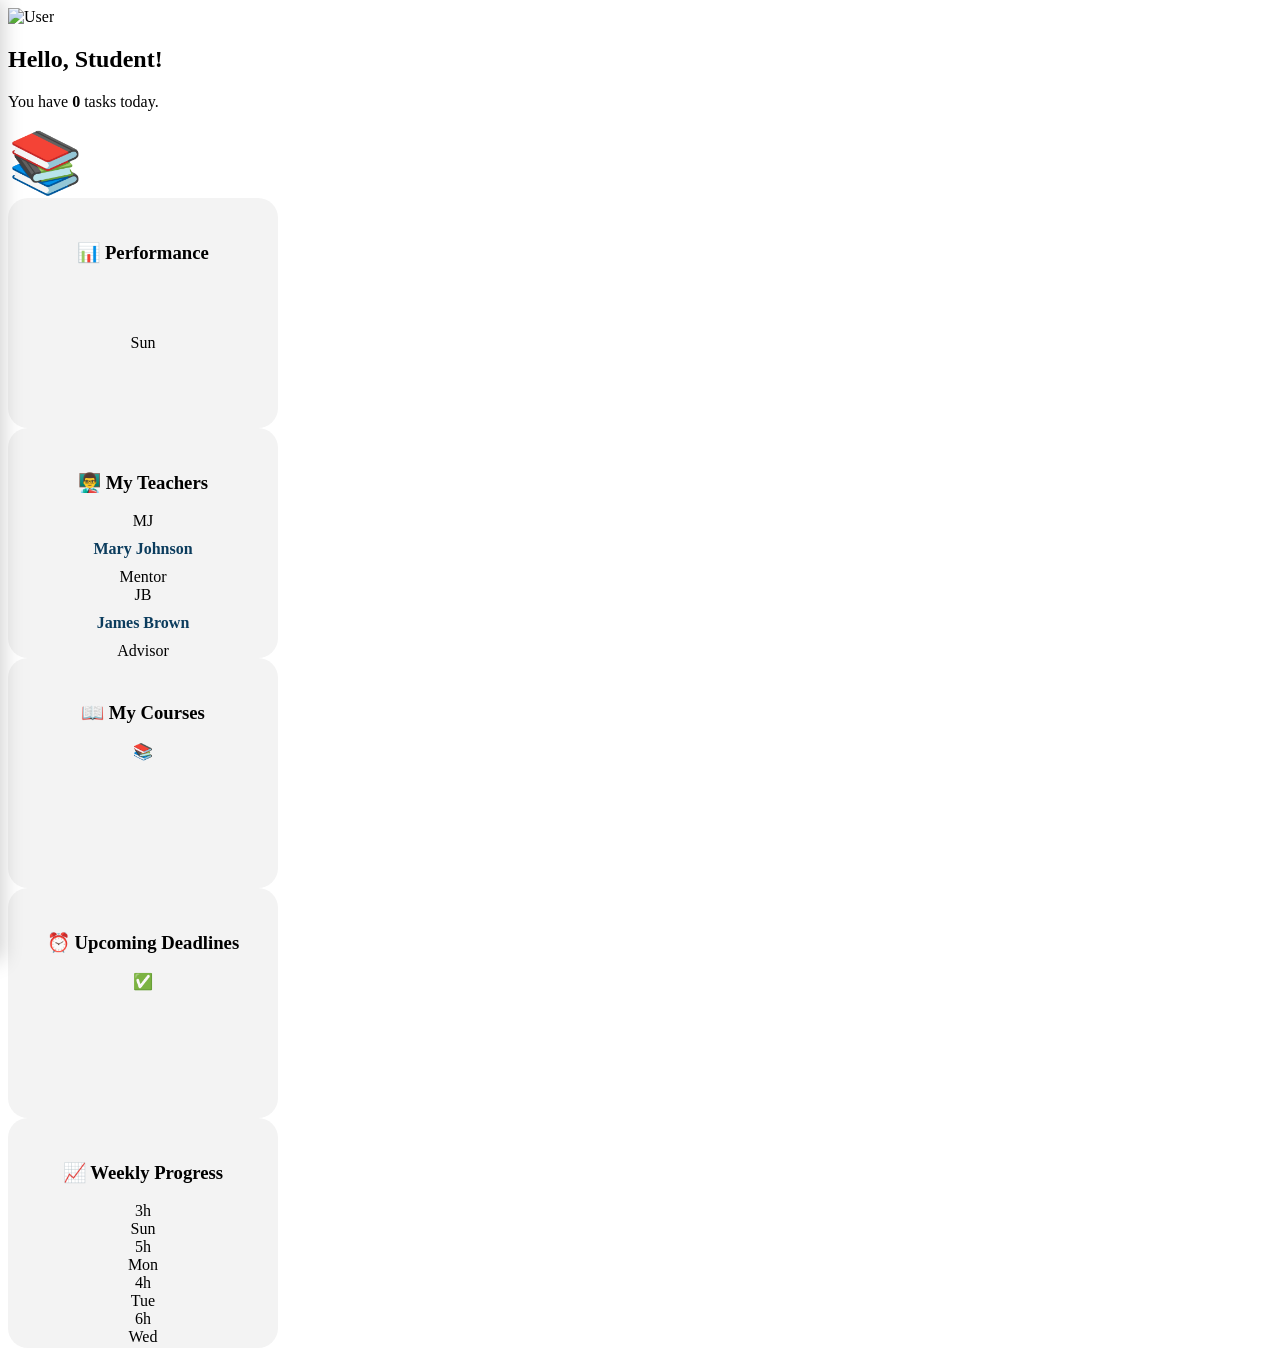
==== availability.html @ 48208990 "Add files via upload" ====
<!DOCTYPE html>
<html>
<head>
<meta charset="UTF-8">
<title>Dashboard</title>
<link rel="stylesheet" href="style.css">
</head>
<body onload="loadUserProfile()">

<div class="sidebar">
  <div class="brand-logo">
    <img src="dashboard-logo.png" class="brand-img" alt="Logo">
  </div>
  <a href="dashboard.html" class="active">Dashboard</a>
  <a href="courses.html">Courses</a>
  <a href="deadlines.html">Deadlines</a>
  <a href="availability.html">Availability</a>
  <a href="statistics.html">Statistics</a>
  <a href="index.html">Log out</a>
</div>

<div class="top-user">
  <span id="userNameDisplay"></span>
  <img id="userAvatar" class="user-avatar" src="female.png" alt="User">
</div>

<div class="main">
  <div class="welcome-card">
    <div>
      <h2 id="welcome-user">Hello!</h2>
      <p id="motivational-text">You have <strong id="taskCount">0</strong> tasks today.</p>
    </div>
    <div style="font-size: 60px;">📚</div>
  </div>

  <div class="dashboard-grid">
    <div class="card">
      <h3>📊 Performance</h3>
      <div class="performance-bars" id="performanceBars"></div>
    </div>

    <div class="card">
      <h3>👨‍🏫 My Teachers</h3>
      <div class="teacher-item">
        <div class="teacher-avatar">MJ</div>
        <div class="teacher-info">
          <h4>Mary Johnson</h4>
          <span>Mentor</span>
        </div>
      </div>
      <div class="teacher-item">
        <div class="teacher-avatar">JB</div>
        <div class="teacher-info">
          <h4>James Brown</h4>
          <span>Advisor</span>
        </div>
      </div>
    </div>
  </div>

  <div class="bottom-grid">
    <div class="card">
      <h3>📖 My Courses</h3>
      <div id="coursesList"></div>
    </div>

    <div class="card">
      <h3>⏰ Upcoming Deadlines</h3>
      <div id="deadlinesList"></div>
    </div>

    <div class="card">
      <h3>📈 Weekly Progress</h3>
      <div class="visit-circles" id="visitCircles"></div>
    </div>
  </div>
</div>

<script>
const courses = JSON.parse(localStorage.getItem("courses")) || [];
const deadlines = JSON.parse(localStorage.getItem("deadlines")) || [];
const stats = JSON.parse(localStorage.getItem("stats")) || [];

function renderCourses() {
  const container = document.getElementById("coursesList");
  if (!container) return;
  if (courses.length === 0) {
    container.innerHTML = `<div class="empty-state"><span>📚</span><p>No courses yet</p></div>`;
    return;
  }
  container.innerHTML = courses.map(c => `
    <div class="course-item">
      <span>${c.name}</span>
      <span class="hours">${c.hours}h</span>
    </div>
  `).join('');
}

function renderDeadlines() {
  const container = document.getElementById("deadlinesList");
  if (!container) return;
  if (deadlines.length === 0) {
    container.innerHTML = `<div class="empty-state"><span>✅</span><p>No deadlines</p></div>`;
    return;
  }
  const sorted = [...deadlines].sort((a, b) => new Date(a.date) - new Date(b.date)).slice(0, 3);
  container.innerHTML = sorted.map(d => {
    const today = new Date();
    today.setHours(0, 0, 0, 0);
    const due = new Date(d.date);
    const days = Math.ceil((due - today) / (1000 * 60 * 60 * 24));
    let urgencyClass = 'normal';
    if (days <= 3) urgencyClass = 'urgent';
    else if (days <= 7) urgencyClass = 'soon';
    return `
      <div class="deadline-item">
        <div class="deadline-info">
          <h4>${d.name}</h4>
          <span>${d.course}</span>
        </div>
        <span class="days-left ${urgencyClass}">${Math.max(days,0)}d</span>
      </div>`;
  }).join('');
  const taskCount = document.getElementById("taskCount");
  if (taskCount) taskCount.innerText = deadlines.length;
}

function renderPerformance() {
  const container = document.getElementById("performanceBars");
  if (!container) return;
  const data = stats.length ? stats : [
    {day: "Sun", hours: 3}, {day: "Mon", hours: 5}, {day: "Tue", hours: 4},
    {day: "Wed", hours: 6}, {day: "Thu", hours: 2}, {day: "Fri", hours: 7}, {day: "Sat", hours: 4}
  ];
  const maxHours = Math.max(...data.map(s => s.hours), 1);
  container.innerHTML = data.map(s => `
    <div class="bar-item">
      <div class="bar" style="height: ${(s.hours / maxHours) * 120}px"></div>
      <span class="bar-label">${s.day}</span>
    </div>
  `).join('');
}

function renderVisitCircles() {
  const container = document.getElementById("visitCircles");
  if (!container) return;
  const data = stats.length ? stats : [
    {day: "Sun", hours: 3}, {day: "Mon", hours: 5}, {day: "Tue", hours: 4},
    {day: "Wed", hours: 6}, {day: "Thu", hours: 2}, {day: "Fri", hours: 7}, {day: "Sat", hours: 4}
  ];
  const goal = 8;
  container.innerHTML = data.map(s => `
    <div>
      <div class="circle" style="--percent:${Math.min((s.hours/goal)*100,100)}%"><span>${s.hours}h</span></div>
      <div class="circle-label">${s.day}</div>
    </div>
  `).join('');
}

document.addEventListener('DOMContentLoaded', function() {
  renderCourses();
  renderDeadlines();
  renderPerformance();
  renderVisitCircles();
  const username = localStorage.getItem("loggedInUser") || "Student";
  const welcome = document.getElementById('welcome-user');
  if (welcome) welcome.textContent = `Hello, ${username}!`;
});
</script>
<script src="script.js"></script>
</body>
</html>
---- style.css ----
style-index.css
body {
    margin: 0;
    font-family: 'Poppins', sans-serif;
    background: linear-gradient(135deg,#f5f5f5,#ffffff);
    color: #333;
    overflow-x: hidden;
}
/* زر تسجيل الدخول */
.header-button button {
    background-color: #1e3f7f;
    color: #f5f5f5;
    padding: 12px 25px;
    border-radius: 20px;
    border: none;
    cursor: pointer;
}

@keyframes gradientBG {
    0% {background-position:0% 50%;}
    50% {background-position:100% 50%;}
    100% {background-position:0% 50%;}
}
.header-button button:hover {
    background-color:#6190E8;
}
.container {
    display: flex;
    min-height: 100vh;
}

/* Overlay */
.overlay {
    position: fixed;
    top: 0;
    left: 0;
    width: 100%;
    height: 100%;
    background: rgba(0,0,0,0.3);
    backdrop-filter: blur(5px);
    opacity: 0;
    visibility: hidden;
    transition: 0.3s;
    z-index: 1000;
}

.overlay.active {
    opacity: 1;
    visibility: visible;
}

/* Sidebar */
.sidebar {
    width: 250px;
    position: fixed;
    top: 0;
    left: -250px;
    height: 100%;
    background: linear-gradient(135deg,#ffffff,#e0e5f2);
    display: flex;
    flex-direction: column;
    align-items: center;
    padding-top: 60px;
    box-shadow: 2px 0 20px rgba(0,0,0,0.2);
    transition: left 0.3s ease;
    z-index: 1001;
}

/* Main */
.main {
    flex: 1;
    display: flex;
    flex-direction: column;
}

/* Header */
.header {
    display: flex;
    align-items: center;
    justify-content: space-between;
    padding: 0px 20px;
    height: 60px;
    background-color: #ffffff;
    box-shadow: 0 5px 15px rgba(0,0,0,0.1);
    
}

.header h1 {
    font-size: 30px;
    color: #1e3f7f;
    position:absolute;
    left:50%;
    transform: translateX(-50%);
    
}


.logo {
    width: 100px;
    margin-left: 10px;
}

.toggle-btn {
    font-size: 26px;
    background: none;
    border: none;
    cursor: pointer;
}

/* Hero */
.hero {
    flex: 1;
    text-align: center;
    padding: 50px;
    background: linear-gradient(120deg,#ff9f43,#ff6b6b,#1e3f7f);
    background-size: 400% 400%;
    animation: gradientBG 12s ease infinite;
    color: white;
}

.hero h2 {
    font-size: 40px;
}

.hero button {
    padding: 12px 25px;
    border-radius: 20px;
    border: none;
    cursor: pointer;
}

@keyframes gradientBG {
    0% {background-position:0% 50%;}
    50% {background-position:100% 50%;}
    100% {background-position:0% 50%;}
}

/* Cards */
.section {
    padding: 60px;
    text-align: center;
}

.cards {
    display: flex;
    gap: 20px;
    justify-content: center;
    flex-wrap: wrap;
}

.card {
    background: #f3f3f3;
    width: 220px;
    height: 180px;
    border-radius: 20px;
    text-align: center;
    padding: 25px;
    cursor: pointer;
    transition: 0.4s;
    position: relative;
    overflow: hidden;
}

/* الأيقونة */
.card i {
    font-size: 40px;
    color: #1e3f7f;
    margin-bottom: 15px;
}

/* العنوان */
.card h4 {
    margin: 10px 0;
    color: #0b3c5d;
    transition: 0.3s;
}
/* عند المرور */
.card:hover {
    background: #1e3f7f;
}

/* ✨ خلي الأيقونة تصير بيضاء */
.card:hover i {
    color: white;
}

/* النص مخفي */
.card p {
    opacity: 0;
    transform: translateY(20px);
    font-size: 20px;
    color: white;
    transition: 0.3s;
    position: absolute;
    bottom: 20px;
    left: 20px;
    right: 20px;
}

/* ✨ عند المرور */
.card:hover {
    transform: translateY(-10px);
    background: #1e3f7f;
}

/* إخفاء العنوان فقط */
.card:hover h4 {
    opacity: 0;
    transform: translateY(-20px);
}

/* إظهار النص */
.card:hover p {
    opacity: 1;
    transform: translateY(0);
}

/* Footer */
footer {
    background: #333;
    color: #fff;
    text-align: center;
    padding: 20px;
}
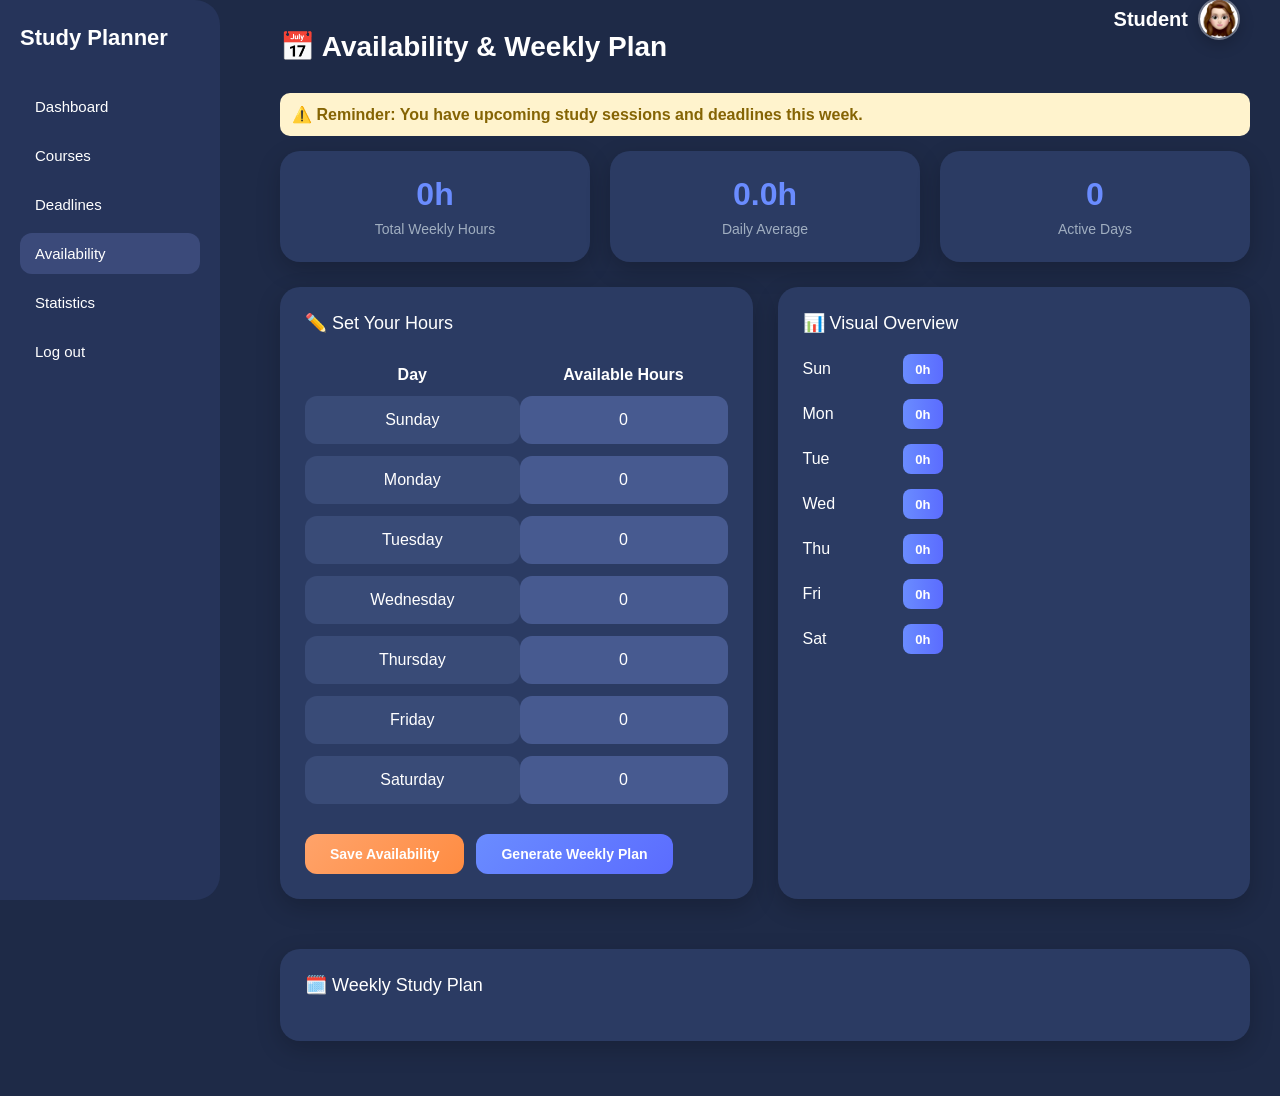
==== commit 246eb296: "Add files via upload" ====
--- a/availability.html
+++ b/availability.html
@@ -2,171 +2,89 @@
 <html>
 <head>
 <meta charset="UTF-8">
-<title>Dashboard</title>
+<title>Availability</title>
 <link rel="stylesheet" href="style.css">
 </head>
-<body onload="loadUserProfile()">
+
+<body onload="loadUserProfile(); initMergedAvailabilityPage();">
 
 <div class="sidebar">
-  <div class="brand-logo">
-    <img src="dashboard-logo.png" class="brand-img" alt="Logo">
-  </div>
-  <a href="dashboard.html" class="active">Dashboard</a>
+  <h2>Study Planner</h2>
+  <a href="dashboard.html">Dashboard</a>
   <a href="courses.html">Courses</a>
   <a href="deadlines.html">Deadlines</a>
-  <a href="availability.html">Availability</a>
+  <a href="availability.html" class="active">Availability</a>
   <a href="statistics.html">Statistics</a>
   <a href="index.html">Log out</a>
 </div>
 
-<div class="top-user">
-  <span id="userNameDisplay"></span>
-  <img id="userAvatar" class="user-avatar" src="female.png" alt="User">
-</div>
-
 <div class="main">
-  <div class="welcome-card">
-    <div>
-      <h2 id="welcome-user">Hello!</h2>
-      <p id="motivational-text">You have <strong id="taskCount">0</strong> tasks today.</p>
-    </div>
-    <div style="font-size: 60px;">📚</div>
+  <div class="top-user">
+    <span id="userNameDisplay"></span>
+    <img id="userAvatar" class="user-avatar" src="female.png" alt="User">
   </div>
 
-  <div class="dashboard-grid">
+  <h1>📅 Availability & Weekly Plan</h1>
+<div style="
+background:#fff3cd;
+padding:12px;
+border-radius:10px;
+margin-bottom:15px;
+color:#856404;
+font-weight:bold;
+">
+⚠️ Reminder: You have upcoming study sessions and deadlines this week.
+</div>
+  <div class="availability-stats">
+    <div class="stat-box">
+      <div class="number" id="totalHours">0h</div>
+      <div class="label">Total Weekly Hours</div>
+    </div>
+    <div class="stat-box">
+      <div class="number" id="avgHours">0h</div>
+      <div class="label">Daily Average</div>
+    </div>
+    <div class="stat-box">
+      <div class="number" id="activeDays">0</div>
+      <div class="label">Active Days</div>
+    </div>
+  </div>
+
+  <div class="availability-grid">
     <div class="card">
-      <h3>📊 Performance</h3>
-      <div class="performance-bars" id="performanceBars"></div>
+      <h3 class="section-title">✏️ Set Your Hours</h3>
+      <table id="availabilityTable">
+        <tr>
+          <th>Day</th>
+          <th>Available Hours</th>
+        </tr>
+        <tr><td>Sunday</td><td contenteditable="true">0</td></tr>
+        <tr><td>Monday</td><td contenteditable="true">0</td></tr>
+        <tr><td>Tuesday</td><td contenteditable="true">0</td></tr>
+        <tr><td>Wednesday</td><td contenteditable="true">0</td></tr>
+        <tr><td>Thursday</td><td contenteditable="true">0</td></tr>
+        <tr><td>Friday</td><td contenteditable="true">0</td></tr>
+        <tr><td>Saturday</td><td contenteditable="true">0</td></tr>
+      </table>
+
+      <div class="availability-actions">
+        <button id="saveAvailability">Save Availability</button>
+        <button id="generateWeeklyPlanBtn">Generate Weekly Plan</button>
+      </div>
     </div>
 
     <div class="card">
-      <h3>👨‍🏫 My Teachers</h3>
-      <div class="teacher-item">
-        <div class="teacher-avatar">MJ</div>
-        <div class="teacher-info">
-          <h4>Mary Johnson</h4>
-          <span>Mentor</span>
-        </div>
-      </div>
-      <div class="teacher-item">
-        <div class="teacher-avatar">JB</div>
-        <div class="teacher-info">
-          <h4>James Brown</h4>
-          <span>Advisor</span>
-        </div>
-      </div>
+      <h3 class="section-title">📊 Visual Overview</h3>
+      <div id="visualBars"></div>
     </div>
   </div>
 
-  <div class="bottom-grid">
-    <div class="card">
-      <h3>📖 My Courses</h3>
-      <div id="coursesList"></div>
-    </div>
-
-    <div class="card">
-      <h3>⏰ Upcoming Deadlines</h3>
-      <div id="deadlinesList"></div>
-    </div>
-
-    <div class="card">
-      <h3>📈 Weekly Progress</h3>
-      <div class="visit-circles" id="visitCircles"></div>
-    </div>
+  <div class="card" style="margin-top: 25px;">
+    <h3 class="section-title">🗓️ Weekly Study Plan</h3>
+    <div id="weeklyPlan"></div>
   </div>
 </div>
 
-<script>
-const courses = JSON.parse(localStorage.getItem("courses")) || [];
-const deadlines = JSON.parse(localStorage.getItem("deadlines")) || [];
-const stats = JSON.parse(localStorage.getItem("stats")) || [];
-
-function renderCourses() {
-  const container = document.getElementById("coursesList");
-  if (!container) return;
-  if (courses.length === 0) {
-    container.innerHTML = `<div class="empty-state"><span>📚</span><p>No courses yet</p></div>`;
-    return;
-  }
-  container.innerHTML = courses.map(c => `
-    <div class="course-item">
-      <span>${c.name}</span>
-      <span class="hours">${c.hours}h</span>
-    </div>
-  `).join('');
-}
-
-function renderDeadlines() {
-  const container = document.getElementById("deadlinesList");
-  if (!container) return;
-  if (deadlines.length === 0) {
-    container.innerHTML = `<div class="empty-state"><span>✅</span><p>No deadlines</p></div>`;
-    return;
-  }
-  const sorted = [...deadlines].sort((a, b) => new Date(a.date) - new Date(b.date)).slice(0, 3);
-  container.innerHTML = sorted.map(d => {
-    const today = new Date();
-    today.setHours(0, 0, 0, 0);
-    const due = new Date(d.date);
-    const days = Math.ceil((due - today) / (1000 * 60 * 60 * 24));
-    let urgencyClass = 'normal';
-    if (days <= 3) urgencyClass = 'urgent';
-    else if (days <= 7) urgencyClass = 'soon';
-    return `
-      <div class="deadline-item">
-        <div class="deadline-info">
-          <h4>${d.name}</h4>
-          <span>${d.course}</span>
-        </div>
-        <span class="days-left ${urgencyClass}">${Math.max(days,0)}d</span>
-      </div>`;
-  }).join('');
-  const taskCount = document.getElementById("taskCount");
-  if (taskCount) taskCount.innerText = deadlines.length;
-}
-
-function renderPerformance() {
-  const container = document.getElementById("performanceBars");
-  if (!container) return;
-  const data = stats.length ? stats : [
-    {day: "Sun", hours: 3}, {day: "Mon", hours: 5}, {day: "Tue", hours: 4},
-    {day: "Wed", hours: 6}, {day: "Thu", hours: 2}, {day: "Fri", hours: 7}, {day: "Sat", hours: 4}
-  ];
-  const maxHours = Math.max(...data.map(s => s.hours), 1);
-  container.innerHTML = data.map(s => `
-    <div class="bar-item">
-      <div class="bar" style="height: ${(s.hours / maxHours) * 120}px"></div>
-      <span class="bar-label">${s.day}</span>
-    </div>
-  `).join('');
-}
-
-function renderVisitCircles() {
-  const container = document.getElementById("visitCircles");
-  if (!container) return;
-  const data = stats.length ? stats : [
-    {day: "Sun", hours: 3}, {day: "Mon", hours: 5}, {day: "Tue", hours: 4},
-    {day: "Wed", hours: 6}, {day: "Thu", hours: 2}, {day: "Fri", hours: 7}, {day: "Sat", hours: 4}
-  ];
-  const goal = 8;
-  container.innerHTML = data.map(s => `
-    <div>
-      <div class="circle" style="--percent:${Math.min((s.hours/goal)*100,100)}%"><span>${s.hours}h</span></div>
-      <div class="circle-label">${s.day}</div>
-    </div>
-  `).join('');
-}
-
-document.addEventListener('DOMContentLoaded', function() {
-  renderCourses();
-  renderDeadlines();
-  renderPerformance();
-  renderVisitCircles();
-  const username = localStorage.getItem("loggedInUser") || "Student";
-  const welcome = document.getElementById('welcome-user');
-  if (welcome) welcome.textContent = `Hello, ${username}!`;
-});
-</script>
 <script src="script.js"></script>
 </body>
 </html>
--- a/style.css
+++ b/style.css
@@ -1,224 +1,1194 @@
-style-index.css
-body {
-    margin: 0;
-    font-family: 'Poppins', sans-serif;
-    background: linear-gradient(135deg,#f5f5f5,#ffffff);
-    color: #333;
-    overflow-x: hidden;
-}
-/* زر تسجيل الدخول */
-.header-button button {
-    background-color: #1e3f7f;
-    color: #f5f5f5;
-    padding: 12px 25px;
-    border-radius: 20px;
-    border: none;
-    cursor: pointer;
-}
-
-@keyframes gradientBG {
-    0% {background-position:0% 50%;}
-    50% {background-position:100% 50%;}
-    100% {background-position:0% 50%;}
-}
-.header-button button:hover {
-    background-color:#6190E8;
-}
-.container {
-    display: flex;
-    min-height: 100vh;
-}
-
-/* Overlay */
-.overlay {
-    position: fixed;
-    top: 0;
-    left: 0;
-    width: 100%;
-    height: 100%;
-    background: rgba(0,0,0,0.3);
-    backdrop-filter: blur(5px);
-    opacity: 0;
-    visibility: hidden;
-    transition: 0.3s;
-    z-index: 1000;
-}
-
-.overlay.active {
-    opacity: 1;
-    visibility: visible;
-}
-
-/* Sidebar */
-.sidebar {
-    width: 250px;
-    position: fixed;
-    top: 0;
-    left: -250px;
-    height: 100%;
-    background: linear-gradient(135deg,#ffffff,#e0e5f2);
-    display: flex;
-    flex-direction: column;
-    align-items: center;
-    padding-top: 60px;
-    box-shadow: 2px 0 20px rgba(0,0,0,0.2);
-    transition: left 0.3s ease;
-    z-index: 1001;
-}
-
-/* Main */
-.main {
-    flex: 1;
-    display: flex;
-    flex-direction: column;
-}
-
-/* Header */
-.header {
-    display: flex;
-    align-items: center;
-    justify-content: space-between;
-    padding: 0px 20px;
-    height: 60px;
-    background-color: #ffffff;
-    box-shadow: 0 5px 15px rgba(0,0,0,0.1);
-    
-}
-
-.header h1 {
-    font-size: 30px;
-    color: #1e3f7f;
-    position:absolute;
-    left:50%;
-    transform: translateX(-50%);
-    
-}
-
-
-.logo {
-    width: 100px;
-    margin-left: 10px;
-}
-
-.toggle-btn {
-    font-size: 26px;
-    background: none;
-    border: none;
-    cursor: pointer;
-}
-
-/* Hero */
-.hero {
-    flex: 1;
-    text-align: center;
-    padding: 50px;
-    background: linear-gradient(120deg,#ff9f43,#ff6b6b,#1e3f7f);
-    background-size: 400% 400%;
-    animation: gradientBG 12s ease infinite;
-    color: white;
-}
-
-.hero h2 {
-    font-size: 40px;
-}
-
-.hero button {
-    padding: 12px 25px;
-    border-radius: 20px;
-    border: none;
-    cursor: pointer;
-}
-
-@keyframes gradientBG {
-    0% {background-position:0% 50%;}
-    50% {background-position:100% 50%;}
-    100% {background-position:0% 50%;}
-}
-
-/* Cards */
-.section {
-    padding: 60px;
-    text-align: center;
-}
-
-.cards {
-    display: flex;
-    gap: 20px;
-    justify-content: center;
-    flex-wrap: wrap;
-}
-
-.card {
-    background: #f3f3f3;
-    width: 220px;
-    height: 180px;
-    border-radius: 20px;
-    text-align: center;
-    padding: 25px;
-    cursor: pointer;
-    transition: 0.4s;
-    position: relative;
-    overflow: hidden;
-}
-
-/* الأيقونة */
-.card i {
-    font-size: 40px;
-    color: #1e3f7f;
-    margin-bottom: 15px;
-}
-
-/* العنوان */
-.card h4 {
-    margin: 10px 0;
-    color: #0b3c5d;
-    transition: 0.3s;
-}
-/* عند المرور */
-.card:hover {
-    background: #1e3f7f;
-}
-
-/* ✨ خلي الأيقونة تصير بيضاء */
-.card:hover i {
-    color: white;
-}
-
-/* النص مخفي */
-.card p {
-    opacity: 0;
-    transform: translateY(20px);
-    font-size: 20px;
-    color: white;
-    transition: 0.3s;
-    position: absolute;
-    bottom: 20px;
-    left: 20px;
-    right: 20px;
-}
-
-/* ✨ عند المرور */
-.card:hover {
-    transform: translateY(-10px);
-    background: #1e3f7f;
-}
-
-/* إخفاء العنوان فقط */
-.card:hover h4 {
-    opacity: 0;
-    transform: translateY(-20px);
-}
-
-/* إظهار النص */
-.card:hover p {
-    opacity: 1;
-    transform: translateY(0);
-}
-
-/* Footer */
-footer {
-    background: #333;
-    color: #fff;
-    text-align: center;
-    padding: 20px;
-}+/* ===========================
+   RESET & BASE
+=========================== */
+* {
+  margin: 0;
+  padding: 0;
+  box-sizing: border-box;
+}
+
+body {
+  font-family: 'Poppins', sans-serif;
+  background: #1e2a47;
+  color: white;
+  min-height: 100vh;
+  overflow-x: hidden;
+}
+
+/* ===========================
+   SIDEBAR (Dashboard Pages)
+=========================== */
+.sidebar {
+  width: 220px;
+  background: #26345a;
+  padding: 25px 20px;
+  height: 100vh;
+  position: fixed;
+  top: 0;
+  left: 0;
+  border-top-right-radius: 25px;
+  border-bottom-right-radius: 25px;
+}
+
+.sidebar h2 {
+  margin-bottom: 35px;
+  font-size: 22px;
+  font-weight: 600;
+}
+
+.sidebar a {
+  display: block;
+  color: white;
+  text-decoration: none;
+  padding: 12px 15px;
+  margin: 8px 0;
+  border-radius: 12px;
+  transition: 0.3s;
+  font-size: 15px;
+}
+
+.sidebar a:hover,
+.sidebar a.active {
+  background: #3b4a7a;
+  font-weight: 500;
+}
+
+/* ===========================
+   MAIN CONTENT (Dashboard Pages)
+=========================== */
+.main {
+  margin-left: 250px;
+  padding: 30px;
+  min-height: 100vh;
+}
+
+.main h1 {
+  margin-bottom: 30px;
+  font-size: 28px;
+  font-weight: 600;
+}
+
+/* ===========================
+   CARDS (Dashboard Pages)
+=========================== */
+.card {
+  background: #2b3b63;
+  padding: 25px;
+  border-radius: 20px;
+  margin-bottom: 25px;
+  box-shadow: 0 8px 25px rgba(0, 0, 0, 0.2);
+}
+
+.card h3 {
+  margin-bottom: 20px;
+  font-size: 18px;
+  font-weight: 500;
+}
+
+/* ===========================
+   TABLES
+=========================== */
+table {
+  width: 100%;
+  border-collapse: separate;
+  border-spacing: 0 12px;
+}
+
+table thead th {
+  background: linear-gradient(135deg, #3b4a7a, #2b3b63);
+  padding: 15px 20px;
+  border-radius: 12px;
+  font-weight: 600;
+  text-align: center;
+}
+
+table tbody td {
+  background: #394b77;
+  padding: 15px 20px;
+  border-radius: 12px;
+  text-align: center;
+  transition: 0.3s;
+}
+
+table tbody tr:hover td {
+  background: #475a90;
+}
+
+table td[contenteditable="true"] {
+  background: #475a90;
+  cursor: text;
+}
+
+table td[contenteditable="true"]:focus {
+  outline: 2px solid #6a8cff;
+  background: #5a6a9a;
+}
+
+/* ===========================
+   BUTTONS (Dashboard Pages)
+=========================== */
+button {
+  padding: 12px 25px;
+  border: none;
+  border-radius: 12px;
+  cursor: pointer;
+  font-weight: bold;
+  font-size: 14px;
+  transition: 0.3s;
+}
+
+button:hover {
+  transform: scale(1.05);
+}
+
+button:not(.btn-edit):not(.btn-delete):not(.btn-secondary):not(.logout-btn):not(.toggle-btn) {
+  background: linear-gradient(135deg, #6a8cff, #5b6cff);
+  color: white;
+}
+
+.btn-edit {
+  background: #fbbf24;
+  color: #1e2a47;
+  padding: 8px 16px;
+  margin: 0 5px;
+  border-radius: 8px;
+}
+
+.btn-edit:hover { background: #f59e0b; }
+
+.btn-delete {
+  background: #f87171;
+  color: white;
+  padding: 8px 16px;
+  margin: 0 5px;
+  border-radius: 8px;
+}
+
+.btn-delete:hover { background: #ef4444; }
+
+#saveAvailability {
+  background: linear-gradient(135deg, #ffa36a, #ff8c42);
+  color: white;
+}
+
+#saveAvailability:hover {
+  background: linear-gradient(135deg, #ff8c42, #ff7a2e);
+}
+
+/* ===========================
+   INPUTS (Dashboard Pages)
+=========================== */
+input[type="text"],
+input[type="number"],
+input[type="date"],
+input[type="email"],
+input[type="password"] {
+  padding: 12px 20px;
+  border-radius: 12px;
+  border: none;
+  background: #394b77;
+  color: white;
+  font-size: 14px;
+  transition: 0.3s;
+}
+
+input::placeholder { color: #a0aec0; }
+
+input:focus {
+  outline: 2px solid #6a8cff;
+  background: #475a90;
+}
+
+/* ===========================
+   STATS CARDS
+=========================== */
+.stats-cards,
+.course-stats,
+.deadline-stats,
+.availability-stats {
+  display: flex;
+  gap: 20px;
+  margin-bottom: 25px;
+}
+
+.stat-box, .stat-card {
+  flex: 1;
+  background: #2b3b63;
+  padding: 25px;
+  border-radius: 20px;
+  text-align: center;
+  box-shadow: 0 8px 25px rgba(0, 0, 0, 0.2);
+}
+
+.stat-box .number, .stat-card .number {
+  font-size: 32px;
+  font-weight: bold;
+  color: #6a8cff;
+}
+
+.stat-box .label, .stat-card .label {
+  font-size: 14px;
+  color: #a0aec0;
+  margin-top: 8px;
+}
+
+.stat-box.urgent .number { color: #f87171; }
+.stat-box.soon .number   { color: #fbbf24; }
+.stat-box.normal .number { color: #4ade80; }
+
+/* ===========================
+   GRID LAYOUTS
+=========================== */
+.dashboard-grid {
+  display: grid;
+  grid-template-columns: 2fr 1fr;
+  gap: 25px;
+  margin-bottom: 25px;
+}
+
+.bottom-grid {
+  display: grid;
+  grid-template-columns: repeat(2, 1fr);
+  gap: 25px;
+}
+
+.forms-grid {
+  display: grid;
+  grid-template-columns: 1fr 1fr;
+  gap: 20px;
+  margin-bottom: 25px;
+}
+
+.availability-grid, .stats-container {
+  display: grid;
+  grid-template-columns: 1fr 1fr;
+  gap: 25px;
+  margin-bottom: 25px;
+}
+
+/* ===========================
+   FORM LAYOUTS
+=========================== */
+.add-form, .form-row {
+  display: flex;
+  gap: 15px;
+  align-items: center;
+  flex-wrap: wrap;
+  margin-bottom: 20px;
+}
+
+.add-form input, .form-row input {
+  flex: 1;
+  min-width: 150px;
+}
+
+.form-card {
+  background: #2b3b63;
+  padding: 25px;
+  border-radius: 20px;
+}
+
+.form-card h3 {
+  margin-bottom: 20px;
+  display: flex;
+  align-items: center;
+  gap: 10px;
+}
+
+/* ===========================
+   PRIORITY BADGES
+=========================== */
+.priority-high {
+  background: #f87171;
+  padding: 5px 12px;
+  border-radius: 20px;
+  font-size: 12px;
+  font-weight: bold;
+}
+
+.priority-medium {
+  background: #fbbf24;
+  color: #1e2a47;
+  padding: 5px 12px;
+  border-radius: 20px;
+  font-size: 12px;
+  font-weight: bold;
+}
+
+.priority-low {
+  background: #4ade80;
+  color: #1e2a47;
+  padding: 5px 12px;
+  border-radius: 20px;
+  font-size: 12px;
+  font-weight: bold;
+}
+
+/* ===========================
+   TYPE BADGES
+=========================== */
+.type-assignment {
+  background: #8b5cf6;
+  padding: 5px 12px;
+  border-radius: 20px;
+  font-size: 12px;
+}
+
+.type-exam {
+  background: #ec4899;
+  padding: 5px 12px;
+  border-radius: 20px;
+  font-size: 12px;
+}
+
+/* ===========================
+   HORIZONTAL BARS (Availability)
+=========================== */
+.day-bar, .bar-row {
+  display: flex;
+  align-items: center;
+  margin-bottom: 15px;
+}
+
+.day-bar .day-name, .bar-row .day-name {
+  width: 100px;
+  font-weight: 500;
+}
+
+.day-bar .bar, .bar-row .bar {
+  height: 30px;
+  background: linear-gradient(90deg, #6a8cff, #5b6cff);
+  border-radius: 8px;
+  display: flex;
+  align-items: center;
+  justify-content: flex-end;
+  padding-right: 12px;
+  color: white;
+  font-weight: bold;
+  font-size: 13px;
+  min-width: 40px;
+  transition: 0.3s;
+}
+
+.day-bar .bar:hover, .bar-row .bar:hover { transform: scaleX(1.02); }
+
+/* ===========================
+   VERTICAL BARS (Performance)
+=========================== */
+.performance-bars {
+  display: flex;
+  align-items: flex-end;
+  gap: 15px;
+  height: 150px;
+  padding-top: 20px;
+}
+
+.bar-item {
+  display: flex;
+  flex-direction: column;
+  align-items: center;
+  gap: 8px;
+}
+
+.bar-item .bar {
+  width: 35px;
+  background: linear-gradient(180deg, #6a8cff, #5b6cff);
+  border-radius: 8px 8px 0 0;
+  transition: 0.3s;
+}
+
+.bar-item .bar:hover {
+  transform: scaleY(1.05);
+  background: linear-gradient(180deg, #8ba4ff, #6a8cff);
+}
+
+.bar-label {
+  font-size: 11px;
+  color: #a0aec0;
+  text-align: center;
+}
+
+/* ===========================
+   TIME BLOCKS
+=========================== */
+.time-block {
+  display: inline-block;
+  width: 25px;
+  height: 25px;
+  background: linear-gradient(135deg, #6a8cff, #5b6cff);
+  border-radius: 5px;
+  margin: 2px;
+}
+
+/* ===========================
+   PROGRESS CIRCLES
+=========================== */
+.visit-circles {
+  display: flex;
+  gap: 15px;
+  flex-wrap: wrap;
+}
+
+.circle {
+  width: 70px;
+  height: 70px;
+  border-radius: 50%;
+  background: conic-gradient(#6a8cff var(--percent), #394b77 0);
+  display: flex;
+  align-items: center;
+  justify-content: center;
+  position: relative;
+}
+
+.circle::before {
+  content: '';
+  position: absolute;
+  width: 50px;
+  height: 50px;
+  background: #2b3b63;
+  border-radius: 50%;
+}
+
+.circle span {
+  position: relative;
+  z-index: 1;
+  font-size: 14px;
+  font-weight: bold;
+}
+
+.circle-label {
+  text-align: center;
+  font-size: 11px;
+  color: #a0aec0;
+  margin-top: 5px;
+}
+
+/* ===========================
+   LIST ITEMS
+=========================== */
+.course-item, .deadline-item, .teacher-item {
+  display: flex;
+  justify-content: space-between;
+  align-items: center;
+  padding: 15px;
+  background: #394b77;
+  border-radius: 12px;
+  margin-bottom: 10px;
+  transition: 0.3s;
+}
+
+.course-item:hover, .deadline-item:hover, .teacher-item:hover { background: #475a90; }
+
+.course-item .hours {
+  background: #6a8cff;
+  padding: 5px 12px;
+  border-radius: 20px;
+  font-size: 12px;
+  font-weight: bold;
+}
+
+.deadline-info h4, .teacher-info h4 {
+  font-size: 14px;
+  margin-bottom: 3px;
+}
+
+.deadline-info span, .teacher-info span {
+  font-size: 12px;
+  color: #a0aec0;
+}
+
+.days-left {
+  padding: 5px 12px;
+  border-radius: 20px;
+  font-size: 12px;
+  font-weight: bold;
+}
+
+.days-left.urgent { background: #f87171; }
+.days-left.soon   { background: #fbbf24; color: #1e2a47; }
+.days-left.normal { background: #4ade80; color: #1e2a47; }
+
+/* ===========================
+   TEACHER AVATAR
+=========================== */
+.teacher-avatar {
+  width: 40px;
+  height: 40px;
+  border-radius: 50%;
+  background: #6a8cff;
+  display: flex;
+  align-items: center;
+  justify-content: center;
+  font-weight: bold;
+}
+
+/* ===========================
+   WELCOME CARD
+=========================== */
+.welcome-card {
+  background: linear-gradient(135deg, #6a8cff, #5b6cff);
+
+  padding: 30px;
+  border-radius: 30px;
+  margin-bottom: 30px;
+  display: flex;
+  justify-content: space-between;
+  align-items: center;
+}
+
+.welcome-card h2 { font-size: 28px; margin-bottom: 8px; }
+.welcome-card p  { color: #e2e8f0; font-size: 16px; }
+
+/* ===========================
+   SECTION TITLE
+=========================== */
+.section-title {
+  margin-bottom: 20px;
+  font-size: 18px;
+  display: flex;
+  align-items: center;
+  gap: 10px;
+}
+
+/* ===========================
+   EMPTY STATE
+=========================== */
+.empty-state, #emptyMsg {
+  text-align: center;
+  padding: 40px;
+  color: #a0aec0;
+}
+
+.empty-state span, #emptyMsg span {
+  font-size: 50px;
+  display: block;
+  margin-bottom: 15px;
+}
+
+/* ===========================
+   STATUS COLORS
+=========================== */
+.status-completed { color: #4ade80; }
+.status-missed    { color: #f87171; }
+
+/* ===========================
+   LANDING PAGE (index.html)
+   Scoped under .landing-page
+=========================== */
+.landing-page {
+  background: linear-gradient(135deg, #f5f5f5, #ffffff);
+  color: #333;
+}
+
+.landing-page .container {
+  display: flex;
+  min-height: 100vh;
+}
+
+.landing-page .overlay {
+  position: fixed;
+  top: 0; left: 0;
+  width: 100%; height: 100%;
+  background: rgba(0, 0, 0, 0.3);
+  backdrop-filter: blur(5px);
+  opacity: 0;
+  visibility: hidden;
+  transition: 0.3s;
+  z-index: 1000;
+}
+
+.landing-page .overlay.active {
+  opacity: 1;
+  visibility: visible;
+}
+
+.landing-page .sidebar {
+  width: 250px;
+  position: fixed;
+  top: 0;
+  left: -250px;
+  height: 100%;
+  background: linear-gradient(135deg, #ffffff, #e0e5f2);
+  display: flex;
+  flex-direction: column;
+  align-items: center;
+  padding-top: 60px;
+  box-shadow: 2px 0 20px rgba(0, 0, 0, 0.2);
+  transition: left 0.3s ease;
+  z-index: 1001;
+  border-radius: 0;
+}
+
+.landing-page .main {
+  flex: 1;
+  display: flex;
+  flex-direction: column;
+  margin-left: 0;
+  padding: 0;
+  min-height: 100vh;
+}
+
+.landing-page .header {
+  display: flex;
+  align-items: center;
+  justify-content: space-between;
+  padding: 0 20px;
+  height: 60px;
+  background-color: #ffffff;
+  box-shadow: 0 5px 15px rgba(0, 0, 0, 0.1);
+}
+
+.landing-page .header h1 {
+  font-size: 30px;
+  color: #1e3f7f;
+  position: absolute;
+  left: 50%;
+  transform: translateX(-50%);
+  margin-bottom: 0;
+}
+
+.landing-page .logo {
+  width: 150px;
+  margin-left: 10px;
+}
+
+.landing-page .toggle-btn {
+  font-size: 26px;
+  background: none;
+  border: none;
+  cursor: pointer;
+  padding: 0;
+}
+
+.landing-page .toggle-btn:hover { transform: none; }
+
+.landing-page .header-button button {
+  background-color: #1e3f7f;
+  color: #f5f5f5;
+  padding: 12px 25px;
+  border-radius: 20px;
+}
+
+.landing-page .header-button button:hover {
+  background-color: #6190E8;
+  transform: none;
+}
+
+.landing-page .hero {
+  flex: 1;
+  text-align: center;
+  padding: 50px;
+  background: linear-gradient(120deg, #ff9f43, #ff6b6b, #1e3f7f);
+  background-size: 400% 400%;
+  animation: gradientBG 12s ease infinite;
+  color: white;
+}
+
+.landing-page .hero h2 { font-size: 40px; }
+
+.landing-page .hero button {
+  padding: 12px 25px;
+  border-radius: 20px;
+}
+
+@keyframes gradientBG {
+  0%   { background-position: 0% 50%; }
+  50%  { background-position: 100% 50%; }
+  100% { background-position: 0% 50%; }
+}
+
+.landing-page .section {
+  padding: 60px;
+  text-align: center;
+  color: #333;
+}
+
+.landing-page .cards {
+  display: flex;
+  gap: 20px;
+  justify-content: center;
+  flex-wrap: wrap;
+}
+
+.landing-page .card {
+  background: #f3f3f3;
+  width: 220px;
+  height: 180px;
+  border-radius: 20px;
+  text-align: center;
+  padding: 25px;
+  cursor: pointer;
+  transition: 0.4s;
+  position: relative;
+  overflow: hidden;
+  box-shadow: none;
+  margin-bottom: 0;
+  color: #333;
+}
+
+.landing-page .card i {
+  font-size: 40px;
+  color: #1e3f7f;
+  margin-bottom: 15px;
+}
+
+.landing-page .card h4 {
+  margin: 10px 0;
+  color: #0b3c5d;
+  transition: 0.3s;
+}
+
+.landing-page .card:hover {
+  background: #1e3f7f;
+  transform: translateY(-10px);
+}
+
+.landing-page .card:hover i { color: white; }
+
+.landing-page .card:hover h4 {
+  opacity: 0;
+  transform: translateY(-20px);
+}
+
+.landing-page .card p {
+  opacity: 0;
+  transform: translateY(20px);
+  font-size: 14px;
+  color: white;
+  transition: 0.3s;
+  position: absolute;
+  bottom: 20px;
+  left: 20px;
+  right: 20px;
+}
+
+.landing-page .card:hover p {
+  opacity: 1;
+  transform: translateY(0);
+}
+
+.landing-page footer {
+  background: #333;
+  color: #fff;
+  text-align: center;
+  padding: 20px;
+}
+
+.landing-page .logout-btn {
+  background: #1e3f7f;
+  color: white;
+  border-radius: 20px;
+  padding: 10px 20px;
+}
+
+.landing-page .logout-btn:hover {
+  background: #6190E8;
+  transform: none;
+}
+
+.landing-page .profile {
+  width: 80px;
+  border-radius: 50%;
+  margin-bottom: 20px;
+}
+
+/* ===========================
+   RESPONSIVE
+=========================== */
+@media (max-width: 1200px) {
+  .bottom-grid { grid-template-columns: 1fr 1fr; }
+}
+
+@media (max-width: 992px) {
+  .dashboard-grid,
+  .availability-grid,
+  .stats-container,
+  .forms-grid { grid-template-columns: 1fr; }
+  .bottom-grid { grid-template-columns: 1fr; }
+}
+
+@media (max-width: 768px) {
+  .sidebar {
+    width: 100%;
+    height: auto;
+    position: relative;
+    border-radius: 0;
+    padding: 15px;
+  }
+  .sidebar a { display: inline-block; margin: 5px; }
+  .main { margin-left: 0; padding: 20px; }
+  .stats-cards, .course-stats, .deadline-stats, .availability-stats { flex-direction: column; }
+  .add-form, .form-row { flex-direction: column; }
+  .add-form input, .form-row input { width: 100%; }
+}
+
+/*صفحه الي  ترحب */
+.success-page {
+  width:100%;
+  height:100vh;
+  display:flex;
+  flex-direction:column;
+  justify-content:center;
+  align-items:center;
+  background:linear-gradient(135deg,#e9f1ff,#cfe0ff);
+  text-align:center;
+}
+.success-page h1 {
+  color:#1e3f7f;
+  margin-bottom:20px;
+}
+.success-page p {
+  font-size:18px;
+  color:#333;
+}
+
+
+
+.top-user {
+  position: absolute;
+  top: 25px;
+  right: 30px;
+  display: flex;
+  align-items: center;
+  gap: 12px;
+  z-index: 10;
+}
+
+.top-user .user-name {
+  font-size: 18px;
+  font-weight: 600;
+  color: #ffffff;
+}
+
+.user-avatar {
+  width: 45px;
+  height: 45px;
+  border-radius: 50%;
+  object-fit: cover;
+  border: 3px solid #6a8cff;
+  box-shadow: 0 4px 12px rgba(0,0,0,0.2);
+}
+.brand-logo {
+  width: 180px;
+  display: flex;
+  justify-content: center;
+  margin-bottom: 25px;
+}
+
+.brand-img {
+  width: 100%;
+  object-fit: contain;
+}
+
+.top-user {
+  position: absolute;
+  top: -2px;
+  right: 40px;
+  display: flex;
+  align-items: center;
+  gap: 12px;
+  z-index: 10;
+}
+
+#userNameDisplay {
+  font-size: 20px;
+  font-weight: 600;
+  color: white;
+}
+
+.user-avatar {
+  width: 50px;
+  height: 50px;
+  border-radius: 50%;
+  object-fit: cover;
+  border: 3px solid #6a8cff;
+  box-shadow: 0 5px 15px rgba(0,0,0,0.2);
+}
+
+
+
+
+/* ===========================
+   WEEKLY PLAN PAGE
+=========================== */
+.brand-logo {
+  display: flex;
+  justify-content: center;
+  margin-bottom: 18px;
+}
+
+.brand-img {
+  width: 72px;
+  height: 72px;
+  object-fit: contain;
+}
+
+.top-user {
+  display: flex;
+  justify-content: flex-end;
+  align-items: center;
+  gap: 10px;
+  margin-bottom: 18px;
+}
+
+.user-avatar {
+  width: 42px;
+  height: 42px;
+  border-radius: 50%;
+  object-fit: cover;
+  border: 2px solid rgba(255,255,255,0.35);
+}
+
+.welcome-card {
+  background: linear-gradient(135deg, #314777, #405890);
+  padding: 24px 28px;
+  border-radius: 22px;
+  display: flex;
+  justify-content: space-between;
+  align-items: center;
+  margin-bottom: 25px;
+  box-shadow: 0 8px 25px rgba(0, 0, 0, 0.2);
+}
+
+.empty-state {
+  text-align: center;
+  color: #c7d2fe;
+  padding: 20px 10px;
+}
+
+.weekly-hero {
+  display: flex;
+  justify-content: space-between;
+  align-items: center;
+  gap: 20px;
+}
+
+.primary-btn {
+  white-space: nowrap;
+}
+
+.plan-summary-grid {
+  display: grid;
+  grid-template-columns: repeat(2, 1fr);
+  gap: 20px;
+  margin: 25px 0;
+}
+
+.weekly-plan-grid {
+  display: grid;
+  grid-template-columns: repeat(2, 1fr);
+  gap: 20px;
+}
+
+.plan-card {
+  background: #2b3b63;
+  padding: 20px;
+  border-radius: 18px;
+  box-shadow: 0 8px 25px rgba(0, 0, 0, 0.18);
+}
+
+.plan-card-header {
+  display: flex;
+  justify-content: space-between;
+  align-items: center;
+  margin-bottom: 14px;
+}
+
+.plan-card-header h3 {
+  margin: 0;
+}
+
+.plan-card-header span {
+  font-size: 12px;
+  color: #c7d2fe;
+  background: #394b77;
+  padding: 6px 10px;
+  border-radius: 999px;
+}
+
+.plan-session {
+  display: flex;
+  justify-content: space-between;
+  align-items: center;
+  background: #394b77;
+  border-radius: 14px;
+  padding: 14px 16px;
+  margin-bottom: 10px;
+}
+
+.plan-session p {
+  margin-top: 4px;
+  font-size: 12px;
+  color: #c7d2fe;
+}
+
+.plan-session span {
+  background: #6a8cff;
+  padding: 6px 10px;
+  border-radius: 999px;
+  font-size: 12px;
+  font-weight: 600;
+}
+
+.plan-empty,
+.plan-free {
+  color: #c7d2fe;
+  background: #394b77;
+  border-radius: 14px;
+  padding: 14px 16px;
+}
+
+.plan-day-block {
+  margin-bottom: 14px;
+}
+
+.plan-day-block h4 {
+  margin-bottom: 8px;
+}
+
+.plan-inline-list {
+  list-style: none;
+  padding: 0;
+}
+
+.plan-inline-list li {
+  background: #394b77;
+  border-radius: 10px;
+  padding: 10px 12px;
+  margin-bottom: 8px;
+}
+
+@media (max-width: 1100px) {
+  .dashboard-grid,
+  .bottom-grid,
+  .weekly-plan-grid,
+  .plan-summary-grid {
+    grid-template-columns: 1fr;
+  }
+
+  .weekly-hero {
+    flex-direction: column;
+    align-items: flex-start;
+  }
+}
+
+
+/* ===== Availability + Weekly Plan merged page ===== */
+.availability-actions {
+  display: flex;
+  gap: 12px;
+  margin-top: 18px;
+  flex-wrap: wrap;
+}
+
+#weeklyPlan {
+  display: grid;
+  grid-template-columns: repeat(2, minmax(260px, 1fr));
+  gap: 20px;
+  margin-top: 10px;
+}
+
+.plan-day-card {
+  background: #394b77;
+  border-radius: 18px;
+  padding: 18px;
+}
+
+.plan-day-header {
+  display: flex;
+  justify-content: space-between;
+  align-items: center;
+  margin-bottom: 14px;
+}
+
+.plan-day-header h4 {
+  margin: 0;
+  font-size: 22px;
+}
+
+.plan-session-badge {
+  background: #8db8ff;
+  color: white;
+  padding: 6px 12px;
+  border-radius: 20px;
+  font-size: 13px;
+}
+
+.plan-session-list {
+  display: flex;
+  flex-direction: column;
+  gap: 12px;
+}
+
+.plan-session-item {
+  background: #5877b8;
+  border-radius: 16px;
+  padding: 14px 16px;
+  display: flex;
+  justify-content: space-between;
+  align-items: center;
+}
+
+.plan-session-item small {
+  opacity: 0.9;
+}
+
+.plan-hour-pill {
+  background: #7ec7ff;
+  color: white;
+  padding: 6px 10px;
+  border-radius: 16px;
+  min-width: 42px;
+  text-align: center;
+  font-weight: 600;
+}
+
+@media (max-width: 900px) {
+  #weeklyPlan {
+    grid-template-columns: 1fr;
+  }
+}
+
+
+
+.task-check-item {
+  display: flex;
+  align-items: flex-start;
+  gap: 10px;
+  width: 100%;
+  cursor: pointer;
+}
+
+.task-checkbox {
+  margin-top: 2px;
+  width: 18px;
+  height: 18px;
+  flex-shrink: 0;
+}
+
+.task-check-text {
+  display: flex;
+  flex-direction: column;
+  gap: 2px;
+  min-width: 0;
+}
+
+.task-check-main {
+  font-weight: 600;
+}
+
+.task-check-sub {
+  opacity: 0.75;
+}
+
+.task-check-item.is-complete .task-check-main,
+.task-check-item.is-complete .task-check-sub {
+  text-decoration: line-through;
+  opacity: 0.65;
+}
+
+.plan-session .task-check-item,
+.plan-session-item .task-check-item,
+.plan-inline-list li .task-check-item {
+  width: 100%;
+}
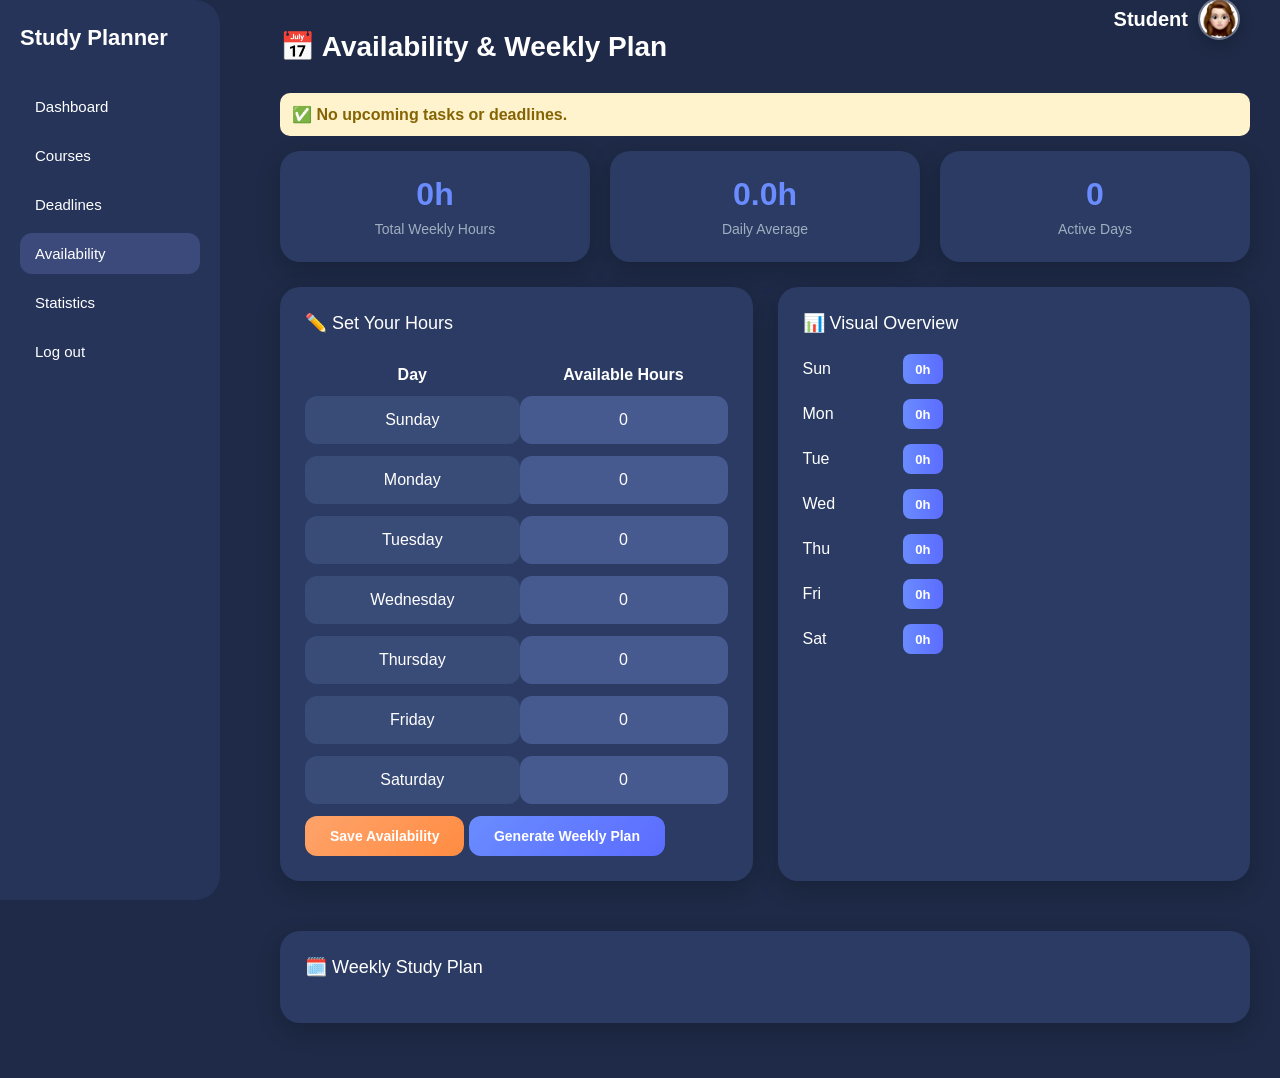
==== commit 061d1f0a: "Add files via upload" ====
--- a/availability.html
+++ b/availability.html
@@ -25,7 +25,7 @@
   </div>
 
   <h1>📅 Availability & Weekly Plan</h1>
-<div style="
+<div id="upcomingReminder" style="
 background:#fff3cd;
 padding:12px;
 border-radius:10px;
@@ -33,7 +33,7 @@
 color:#856404;
 font-weight:bold;
 ">
-⚠️ Reminder: You have upcoming study sessions and deadlines this week.
+⚠️ Reminder: Loading upcoming tasks...
 </div>
   <div class="availability-stats">
     <div class="stat-box">
--- a/style.css
+++ b/style.css
@@ -1073,122 +1073,120 @@
 }
 
 
-/* ===== Availability + Weekly Plan merged page ===== */
-.availability-actions {
-  display: flex;
-  gap: 12px;
-  margin-top: 18px;
-  flex-wrap: wrap;
-}
-
-#weeklyPlan {
+.toast {
+ position: fixed;
+ top: 20px;
+ right: 20px;
+ padding: 14px 22px;
+ border-radius: 12px;
+ color: white;
+ font-weight: 600;
+ z-index: 9999;
+ opacity: 0;
+ transform: translateY(-20px);
+ transition: all 0.3s ease;
+ box-shadow: 0 8px 20px rgba(0,0,0,0.25);
+}
+
+.toast.show {
+ opacity: 1;
+ transform: translateY(0);
+}
+
+.toast.success {
+ background: #22c55e;
+}
+
+.toast.error {
+ background: #ef4444;
+}
+
+
+
+select {
+ padding: 12px 20px;
+ border-radius: 12px;
+ border: none;
+ background: #394b77;
+ color: white;
+ font-size: 14px;
+}
+
+select:focus {
+ outline: 2px solid #6a8cff;
+ background: #475a90;
+}
+
+
+
+.weekly-plan-grid {
   display: grid;
-  grid-template-columns: repeat(2, minmax(260px, 1fr));
-  gap: 20px;
+  grid-template-columns: repeat(auto-fit, minmax(250px, 1fr));
+  gap: 15px;
+  margin-top: 20px;
+}
+
+.plan-card {
+  background: white;
+  padding: 15px;
+  border-radius: 12px;
+  box-shadow: 0 4px 10px rgba(0,0,0,0.08);
+}
+
+.plan-item {
+  display: flex;
+  justify-content: space-between;
   margin-top: 10px;
-}
-
-.plan-day-card {
-  background: #394b77;
-  border-radius: 18px;
-  padding: 18px;
-}
-
-.plan-day-header {
-  display: flex;
-  justify-content: space-between;
-  align-items: center;
-  margin-bottom: 14px;
-}
-
-.plan-day-header h4 {
-  margin: 0;
-  font-size: 22px;
-}
-
-.plan-session-badge {
-  background: #8db8ff;
+  padding: 8px;
+  border-left: 4px solid #4f46e5;
+  background: #f9fafb;
+  border-radius: 8px;
+}
+
+.priority.high {
+  color: red;
+  font-weight: bold;
+}
+
+.priority.medium {
+  color: orange;
+  font-weight: bold;
+}
+
+.priority.low {
+  color: green;
+  font-weight: bold;
+}
+
+
+
+
+.week-table {
+  width: 100%;
+  border-collapse: collapse;
+  margin-top: 20px;
+  background: white;
+  border-radius: 12px;
+  overflow: hidden;
+}
+
+.week-table th {
+  background: #4f46e5;
   color: white;
-  padding: 6px 12px;
-  border-radius: 20px;
-  font-size: 13px;
-}
-
-.plan-session-list {
-  display: flex;
-  flex-direction: column;
-  gap: 12px;
-}
-
-.plan-session-item {
-  background: #5877b8;
-  border-radius: 16px;
-  padding: 14px 16px;
-  display: flex;
-  justify-content: space-between;
-  align-items: center;
-}
-
-.plan-session-item small {
-  opacity: 0.9;
-}
-
-.plan-hour-pill {
-  background: #7ec7ff;
-  color: white;
-  padding: 6px 10px;
-  border-radius: 16px;
-  min-width: 42px;
-  text-align: center;
-  font-weight: 600;
-}
-
-@media (max-width: 900px) {
-  #weeklyPlan {
-    grid-template-columns: 1fr;
-  }
-}
-
-
-
-.task-check-item {
-  display: flex;
-  align-items: flex-start;
-  gap: 10px;
-  width: 100%;
-  cursor: pointer;
-}
-
-.task-checkbox {
-  margin-top: 2px;
-  width: 18px;
-  height: 18px;
-  flex-shrink: 0;
-}
-
-.task-check-text {
-  display: flex;
-  flex-direction: column;
-  gap: 2px;
-  min-width: 0;
-}
-
-.task-check-main {
-  font-weight: 600;
-}
-
-.task-check-sub {
-  opacity: 0.75;
-}
-
-.task-check-item.is-complete .task-check-main,
-.task-check-item.is-complete .task-check-sub {
-  text-decoration: line-through;
-  opacity: 0.65;
-}
-
-.plan-session .task-check-item,
-.plan-session-item .task-check-item,
-.plan-inline-list li .task-check-item {
-  width: 100%;
-}
+  padding: 12px;
+  font-size: 14px;
+}
+
+.week-table td {
+  border: 1px solid #eee;
+  height: 80px;
+  vertical-align: top;
+  padding: 5px;
+}
+
+.task-box {
+  background: #f3f4f6;
+  padding: 8px;
+  border-radius: 8px;
+  font-size: 12px;
+}
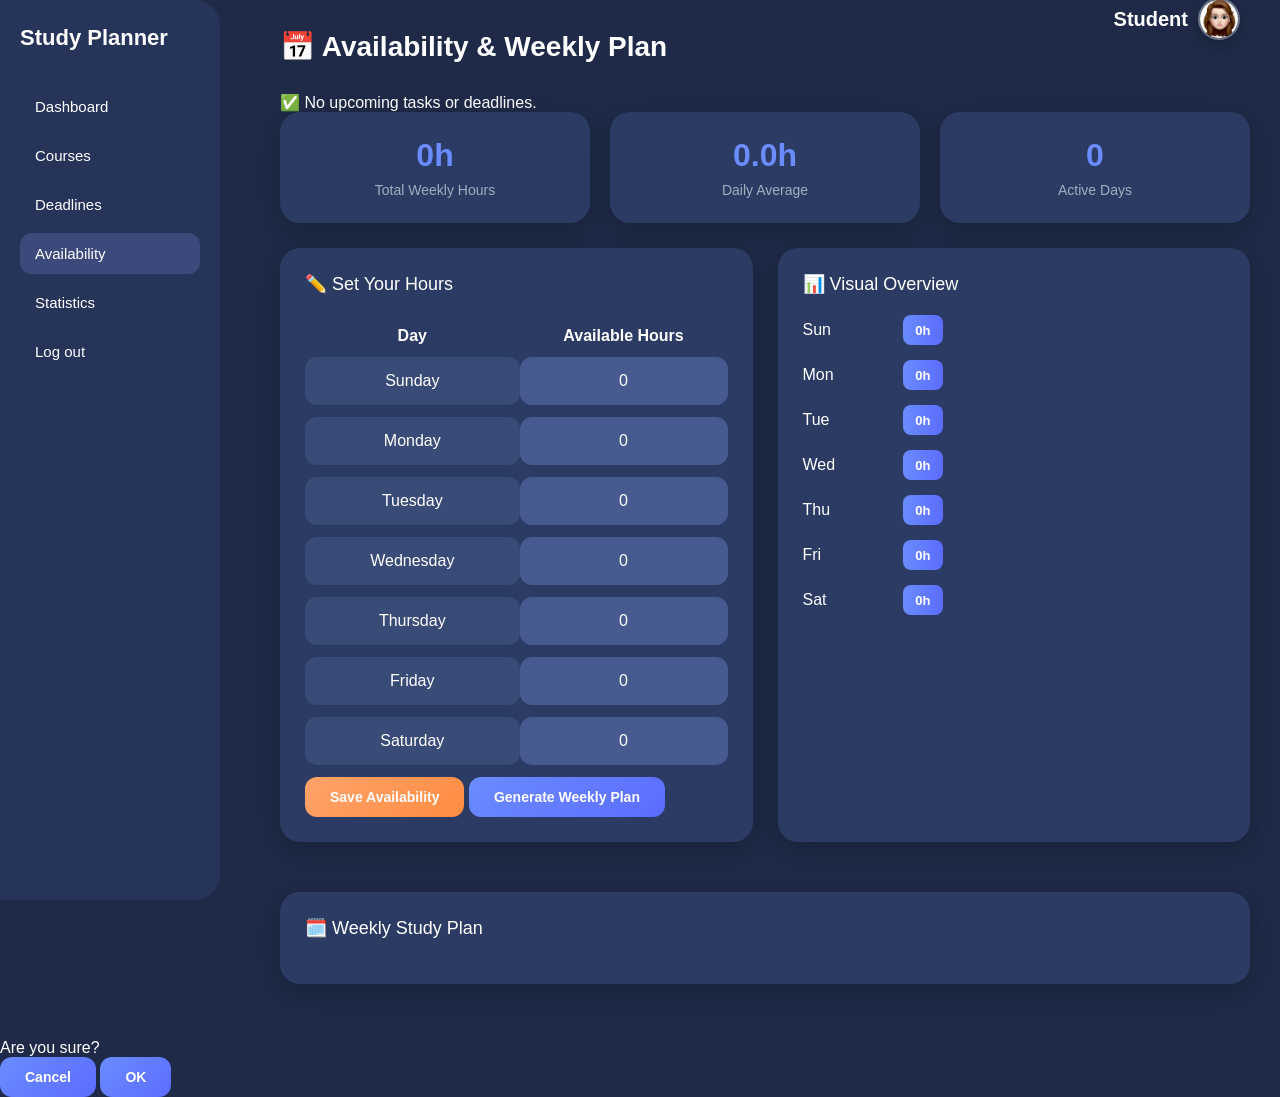
==== commit bd37847f: "Update availability.html" ====
--- a/availability.html
+++ b/availability.html
@@ -1,5 +1,5 @@
 <!DOCTYPE html>
-<html>
+<html lang="en">
 <head>
 <meta charset="UTF-8">
 <title>Availability</title>
@@ -25,14 +25,8 @@
   </div>
 
   <h1>📅 Availability & Weekly Plan</h1>
-<div id="upcomingReminder" style="
-background:#fff3cd;
-padding:12px;
-border-radius:10px;
-margin-bottom:15px;
-color:#856404;
-font-weight:bold;
-">
+<div id="upcomingReminder">
+
 ⚠️ Reminder: Loading upcoming tasks...
 </div>
   <div class="availability-stats">
@@ -79,12 +73,22 @@
     </div>
   </div>
 
-  <div class="card" style="margin-top: 25px;">
+<div class="card" id="weeklyPlanCard">
     <h3 class="section-title">🗓️ Weekly Study Plan</h3>
     <div id="weeklyPlan"></div>
   </div>
 </div>
 
 <script src="script.js"></script>
+<div class="modal-overlay" id="confirmModal">
+  <div class="modal-box">
+    <p id="modalMessage">Are you sure?</p>
+    <div class="modal-buttons">
+      <button class="modal-btn-cancel" onclick="closeModal()">Cancel</button>
+      <button class="modal-btn-confirm" onclick="confirmAction()">OK</button>
+    </div>
+  </div>
+</div>
 </body>
 </html>
+
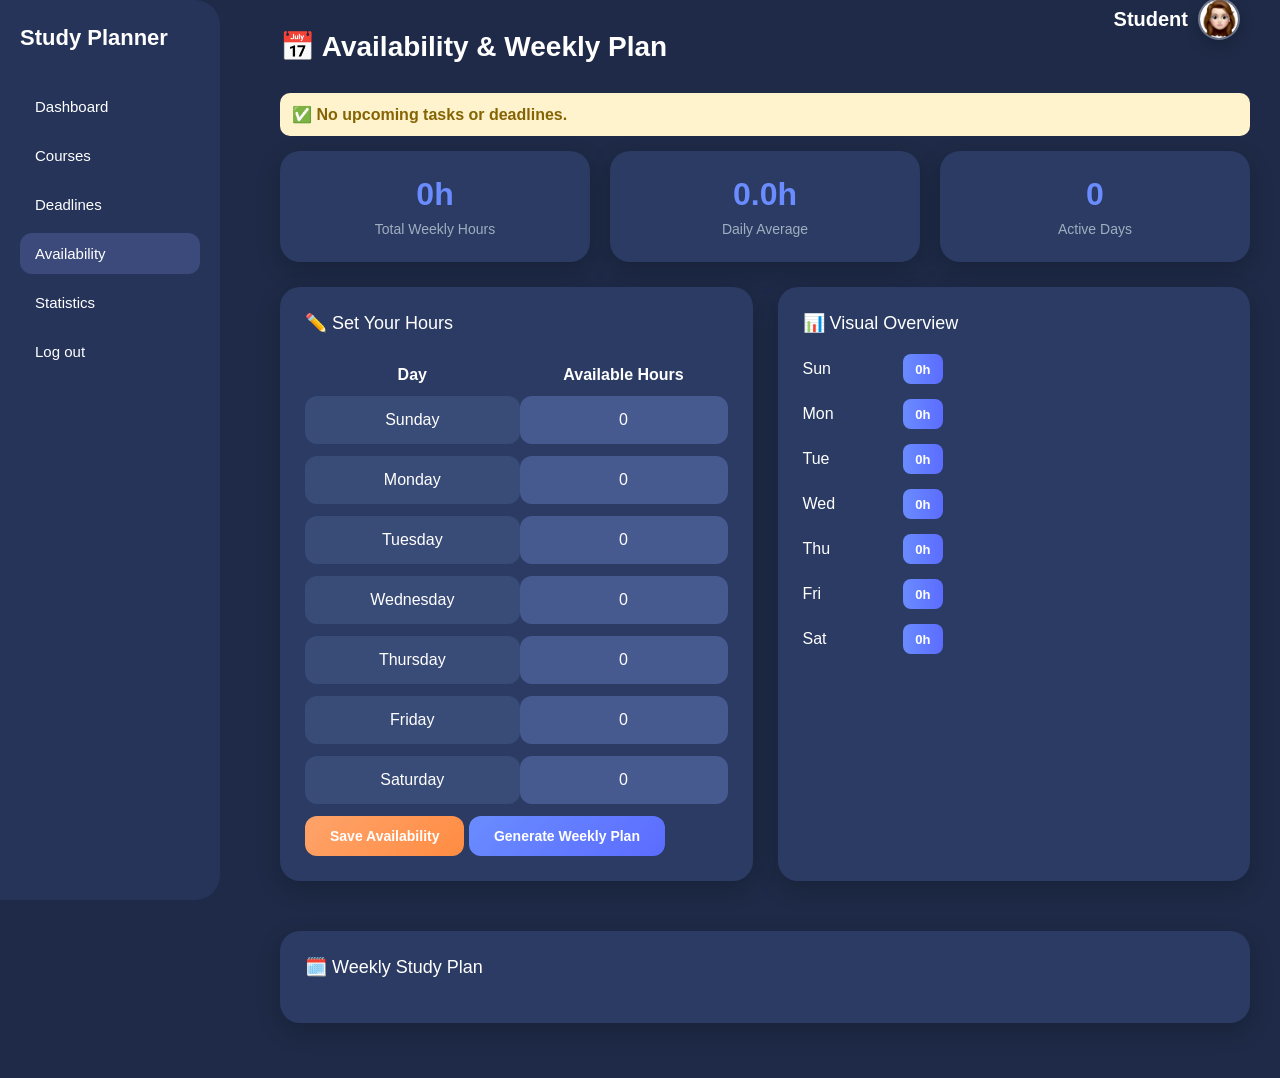
==== commit dbb074f0: "Add files via upload" ====
--- a/availability.html
+++ b/availability.html
@@ -91,4 +91,3 @@
 </div>
 </body>
 </html>
-
--- a/style.css
+++ b/style.css
@@ -1,6 +1,4 @@
-/* ===========================
-   RESET & BASE
-=========================== */
+
 * {
   margin: 0;
   padding: 0;
@@ -15,9 +13,7 @@
   overflow-x: hidden;
 }
 
-/* ===========================
-   SIDEBAR (Dashboard Pages)
-=========================== */
+
 .sidebar {
   width: 220px;
   background: #26345a;
@@ -53,9 +49,7 @@
   font-weight: 500;
 }
 
-/* ===========================
-   MAIN CONTENT (Dashboard Pages)
-=========================== */
+
 .main {
   margin-left: 250px;
   padding: 30px;
@@ -68,9 +62,7 @@
   font-weight: 600;
 }
 
-/* ===========================
-   CARDS (Dashboard Pages)
-=========================== */
+
 .card {
   background: #2b3b63;
   padding: 25px;
@@ -85,9 +77,7 @@
   font-weight: 500;
 }
 
-/* ===========================
-   TABLES
-=========================== */
+
 table {
   width: 100%;
   border-collapse: separate;
@@ -124,9 +114,6 @@
   background: #5a6a9a;
 }
 
-/* ===========================
-   BUTTONS (Dashboard Pages)
-=========================== */
 button {
   padding: 12px 25px;
   border: none;
@@ -175,9 +162,7 @@
   background: linear-gradient(135deg, #ff8c42, #ff7a2e);
 }
 
-/* ===========================
-   INPUTS (Dashboard Pages)
-=========================== */
+
 input[type="text"],
 input[type="number"],
 input[type="date"],
@@ -199,9 +184,7 @@
   background: #475a90;
 }
 
-/* ===========================
-   STATS CARDS
-=========================== */
+
 .stats-cards,
 .course-stats,
 .deadline-stats,
@@ -236,9 +219,7 @@
 .stat-box.soon .number   { color: #fbbf24; }
 .stat-box.normal .number { color: #4ade80; }
 
-/* ===========================
-   GRID LAYOUTS
-=========================== */
+
 .dashboard-grid {
   display: grid;
   grid-template-columns: 2fr 1fr;
@@ -266,9 +247,7 @@
   margin-bottom: 25px;
 }
 
-/* ===========================
-   FORM LAYOUTS
-=========================== */
+
 .add-form, .form-row {
   display: flex;
   gap: 15px;
@@ -295,9 +274,7 @@
   gap: 10px;
 }
 
-/* ===========================
-   PRIORITY BADGES
-=========================== */
+
 .priority-high {
   background: #f87171;
   padding: 5px 12px;
@@ -324,9 +301,7 @@
   font-weight: bold;
 }
 
-/* ===========================
-   TYPE BADGES
-=========================== */
+
 .type-assignment {
   background: #8b5cf6;
   padding: 5px 12px;
@@ -341,9 +316,7 @@
   font-size: 12px;
 }
 
-/* ===========================
-   HORIZONTAL BARS (Availability)
-=========================== */
+
 .day-bar, .bar-row {
   display: flex;
   align-items: center;
@@ -372,9 +345,6 @@
 
 .day-bar .bar:hover, .bar-row .bar:hover { transform: scaleX(1.02); }
 
-/* ===========================
-   VERTICAL BARS (Performance)
-=========================== */
 .performance-bars {
   display: flex;
   align-items: flex-end;
@@ -408,9 +378,7 @@
   text-align: center;
 }
 
-/* ===========================
-   TIME BLOCKS
-=========================== */
+
 .time-block {
   display: inline-block;
   width: 25px;
@@ -420,9 +388,6 @@
   margin: 2px;
 }
 
-/* ===========================
-   PROGRESS CIRCLES
-=========================== */
 .visit-circles {
   display: flex;
   gap: 15px;
@@ -463,9 +428,7 @@
   margin-top: 5px;
 }
 
-/* ===========================
-   LIST ITEMS
-=========================== */
+
 .course-item, .deadline-item, .teacher-item {
   display: flex;
   justify-content: space-between;
@@ -508,9 +471,7 @@
 .days-left.soon   { background: #fbbf24; color: #1e2a47; }
 .days-left.normal { background: #4ade80; color: #1e2a47; }
 
-/* ===========================
-   TEACHER AVATAR
-=========================== */
+
 .teacher-avatar {
   width: 40px;
   height: 40px;
@@ -522,9 +483,6 @@
   font-weight: bold;
 }
 
-/* ===========================
-   WELCOME CARD
-=========================== */
 .welcome-card {
   background: linear-gradient(135deg, #6a8cff, #5b6cff);
 
@@ -539,9 +497,6 @@
 .welcome-card h2 { font-size: 28px; margin-bottom: 8px; }
 .welcome-card p  { color: #e2e8f0; font-size: 16px; }
 
-/* ===========================
-   SECTION TITLE
-=========================== */
 .section-title {
   margin-bottom: 20px;
   font-size: 18px;
@@ -550,9 +505,7 @@
   gap: 10px;
 }
 
-/* ===========================
-   EMPTY STATE
-=========================== */
+
 .empty-state, #emptyMsg {
   text-align: center;
   padding: 40px;
@@ -565,16 +518,10 @@
   margin-bottom: 15px;
 }
 
-/* ===========================
-   STATUS COLORS
-=========================== */
 .status-completed { color: #4ade80; }
 .status-missed    { color: #f87171; }
 
-/* ===========================
-   LANDING PAGE (index.html)
-   Scoped under .landing-page
-=========================== */
+
 .landing-page {
   background: linear-gradient(135deg, #f5f5f5, #ffffff);
   color: #333;
@@ -792,9 +739,7 @@
   margin-bottom: 20px;
 }
 
-/* ===========================
-   RESPONSIVE
-=========================== */
+
 @media (max-width: 1200px) {
   .bottom-grid { grid-template-columns: 1fr 1fr; }
 }
@@ -822,7 +767,6 @@
   .add-form input, .form-row input { width: 100%; }
 }
 
-/*صفحه الي  ترحب */
 .success-page {
   width:100%;
   height:100vh;
@@ -908,9 +852,7 @@
 
 
 
-/* ===========================
-   WEEKLY PLAN PAGE
-=========================== */
+
 .brand-logo {
   display: flex;
   justify-content: center;
@@ -1189,4 +1131,221 @@
   padding: 8px;
   border-radius: 8px;
   font-size: 12px;
+}
+#upcomingReminder {
+  background: #fff3cd;
+  padding: 12px;
+  border-radius: 10px;
+  margin-bottom: 15px;
+  color: #856404;
+  font-weight: bold;
+}
+.welcome-emoji {
+  font-size: 60px;
+}
+.empty-hidden {
+  display: none;
+}
+@media (max-width: 768px) {
+  .sidebar {
+    display: none;
+  }
+
+  .main {
+    margin-left: 0;
+    padding: 15px;
+  }
+
+  .dashboard-grid {
+    grid-template-columns: 1fr;
+  }
+
+  .availability-grid {
+    grid-template-columns: 1fr;
+  }
+
+  .forms-grid {
+    grid-template-columns: 1fr;
+  }
+
+  .stats-cards {
+    grid-template-columns: 1fr 1fr;
+  }
+
+  .course-stats {
+    grid-template-columns: 1fr 1fr;
+  }
+
+  .deadline-stats {
+    grid-template-columns: 1fr;
+  }
+
+  table {
+    font-size: 12px;
+  }
+
+  table thead th,
+  table tbody td {
+    padding: 8px 10px;
+  }
+
+  .welcome-card {
+    flex-direction: column;
+    text-align: center;
+  }
+}
+.modal-overlay {
+  display: none;
+  position: fixed;
+  top: 0;
+  left: 0;
+  width: 100%;
+  height: 100%;
+  background: rgba(0,0,0,0.5);
+  z-index: 9999;
+  justify-content: center;
+  align-items: center;
+}
+
+.modal-overlay.active {
+  display: flex;
+}
+
+.modal-box {
+  background: #2b3b63;
+  padding: 30px;
+  border-radius: 20px;
+  text-align: center;
+  width: 350px;
+  box-shadow: 0 10px 40px rgba(0,0,0,0.4);
+}
+
+.modal-box p {
+  font-size: 16px;
+  margin-bottom: 20px;
+  color: white;
+}
+
+.modal-buttons {
+  display: flex;
+  gap: 15px;
+  justify-content: center;
+}
+
+.modal-btn-cancel {
+  background: #394b77;
+  color: white;
+  padding: 10px 25px;
+  border-radius: 10px;
+  border: none;
+  cursor: pointer;
+}
+
+.modal-btn-confirm {
+  background: #f87171;
+  color: white;
+  padding: 10px 25px;
+  border-radius: 10px;
+  border: none;
+  cursor: pointer;
+}
+#weeklyPlanCard {
+  margin-top: 25px;
+}
+.success-redirect-page {
+  width: 100%;
+  height: 100vh;
+  display: flex;
+  flex-direction: column;
+  justify-content: center;
+  align-items: center;
+  text-align: center;
+  background: linear-gradient(135deg, #e9f1ff, #cfe0ff);
+  font-family: 'Poppins', sans-serif;
+}
+
+.success-redirect-page h1 {
+  color: #1e3f7f;
+  font-size: 28px;
+  font-weight: 600;
+}
+
+.success-redirect-page p {
+  font-size: 18px;
+  color: #333;
+  margin-top: 10px;
+}
+.plan-day-card {
+  background: rgba(255,255,255,0.05);
+  border-radius: 12px;
+  padding: 16px;
+  margin-bottom: 12px;
+}
+
+.plan-day-header {
+  display: flex;
+  justify-content: space-between;
+  align-items: center;
+  margin-bottom: 12px;
+}
+
+.plan-day-header h4 {
+  font-size: 16px;
+  font-weight: 600;
+  color: #fff;
+}
+
+.plan-session-badge {
+  background: rgba(255,255,255,0.15);
+  padding: 4px 10px;
+  border-radius: 20px;
+  font-size: 12px;
+  color: #fff;
+}
+
+.plan-session-list {
+  display: flex;
+  flex-direction: column;
+  gap: 8px;
+}
+
+.plan-session-item {
+  background: rgba(255,255,255,0.08);
+  border-radius: 8px;
+  padding: 10px 14px;
+}
+
+.plan-empty {
+  color: rgba(255,255,255,0.4);
+  font-size: 13px;
+  padding: 8px 0;
+}
+
+.task-check-item {
+  display: flex;
+  align-items: center;
+  gap: 10px;
+  cursor: pointer;
+}
+
+.task-check-main {
+  font-size: 14px;
+  color: #fff;
+}
+
+.task-check-sub {
+  font-size: 12px;
+  color: rgba(255,255,255,0.5);
+  display: block;
+}
+
+.task-check-item.is-complete .task-check-main {
+  text-decoration: line-through;
+  opacity: 0.5;
+}
+
+.task-checkbox {
+  width: 16px;
+  height: 16px;
+  cursor: pointer;
 }
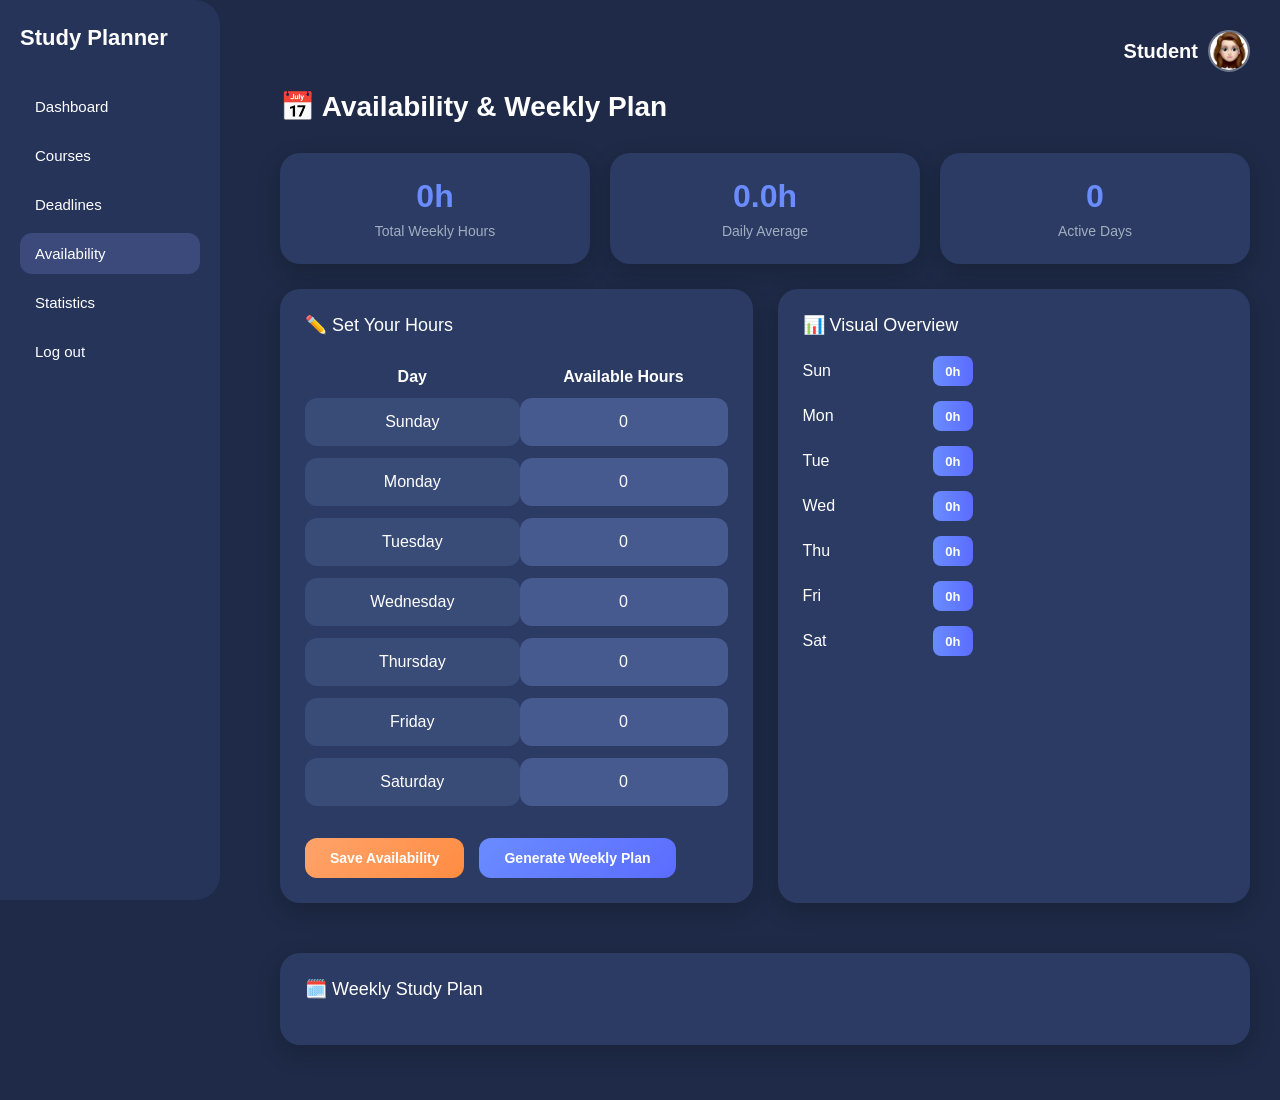
==== commit f4d5ef13: "Add files via upload" ====
--- a/availability.html
+++ b/availability.html
@@ -25,11 +25,28 @@
   </div>
 
   <h1>📅 Availability & Weekly Plan</h1>
-<div id="upcomingReminder">
 
-⚠️ Reminder: Loading upcoming tasks...
-</div>
-  <div class="availability-stats">
+  <div id="reminderBox" class="smart-reminder-box" style="
+background:#fff3cd;
+padding:12px;
+border-radius:10px;
+margin-bottom:15px;
+color:#856404;
+font-weight:bold;
+display:none;
+"></div>
+
+  <div id="sessionNotification" class="smart-session-box" style="
+background:#d1ecf1;
+padding:12px;
+border-radius:10px;
+margin-bottom:15px;
+color:#0c5460;
+font-weight:bold;
+display:none;
+"></div>
+
+<div class="availability-stats">
     <div class="stat-box">
       <div class="number" id="totalHours">0h</div>
       <div class="label">Total Weekly Hours</div>
@@ -73,13 +90,14 @@
     </div>
   </div>
 
-<div class="card" id="weeklyPlanCard">
+  <div class="card" id="weeklyPlanCard">
     <h3 class="section-title">🗓️ Weekly Study Plan</h3>
     <div id="weeklyPlan"></div>
   </div>
 </div>
 
 <script src="script.js"></script>
+
 <div class="modal-overlay" id="confirmModal">
   <div class="modal-box">
     <p id="modalMessage">Are you sure?</p>
@@ -89,5 +107,6 @@
     </div>
   </div>
 </div>
+
 </body>
 </html>
--- a/style.css
+++ b/style.css
@@ -1,10 +1,9 @@
-
 * {
   margin: 0;
   padding: 0;
   box-sizing: border-box;
 }
-
+ 
 body {
   font-family: 'Poppins', sans-serif;
   background: #1e2a47;
@@ -12,8 +11,7 @@
   min-height: 100vh;
   overflow-x: hidden;
 }
-
-
+ 
 .sidebar {
   width: 220px;
   background: #26345a;
@@ -25,13 +23,13 @@
   border-top-right-radius: 25px;
   border-bottom-right-radius: 25px;
 }
-
+ 
 .sidebar h2 {
   margin-bottom: 35px;
   font-size: 22px;
   font-weight: 600;
 }
-
+ 
 .sidebar a {
   display: block;
   color: white;
@@ -42,27 +40,25 @@
   transition: 0.3s;
   font-size: 15px;
 }
-
+ 
 .sidebar a:hover,
 .sidebar a.active {
   background: #3b4a7a;
   font-weight: 500;
 }
-
-
+ 
 .main {
   margin-left: 250px;
   padding: 30px;
   min-height: 100vh;
 }
-
+ 
 .main h1 {
   margin-bottom: 30px;
   font-size: 28px;
   font-weight: 600;
 }
-
-
+ 
 .card {
   background: #2b3b63;
   padding: 25px;
@@ -70,20 +66,19 @@
   margin-bottom: 25px;
   box-shadow: 0 8px 25px rgba(0, 0, 0, 0.2);
 }
-
+ 
 .card h3 {
   margin-bottom: 20px;
   font-size: 18px;
   font-weight: 500;
 }
-
-
+ 
 table {
   width: 100%;
   border-collapse: separate;
   border-spacing: 0 12px;
 }
-
+ 
 table thead th {
   background: linear-gradient(135deg, #3b4a7a, #2b3b63);
   padding: 15px 20px;
@@ -91,7 +86,7 @@
   font-weight: 600;
   text-align: center;
 }
-
+ 
 table tbody td {
   background: #394b77;
   padding: 15px 20px;
@@ -99,21 +94,21 @@
   text-align: center;
   transition: 0.3s;
 }
-
+ 
 table tbody tr:hover td {
   background: #475a90;
 }
-
+ 
 table td[contenteditable="true"] {
   background: #475a90;
   cursor: text;
 }
-
+ 
 table td[contenteditable="true"]:focus {
   outline: 2px solid #6a8cff;
   background: #5a6a9a;
 }
-
+ 
 button {
   padding: 12px 25px;
   border: none;
@@ -123,46 +118,35 @@
   font-size: 14px;
   transition: 0.3s;
 }
-
+ 
 button:hover {
   transform: scale(1.05);
 }
-
-button:not(.btn-edit):not(.btn-delete):not(.btn-secondary):not(.logout-btn):not(.toggle-btn) {
+ 
+button:not(.btn-delete):not(.modal-btn-cancel):not(.modal-btn-confirm) {
   background: linear-gradient(135deg, #6a8cff, #5b6cff);
   color: white;
 }
-
-.btn-edit {
-  background: #fbbf24;
-  color: #1e2a47;
+ 
+.btn-delete {
+  background: #f87171;
+  color: white;
   padding: 8px 16px;
   margin: 0 5px;
   border-radius: 8px;
 }
-
-.btn-edit:hover { background: #f59e0b; }
-
-.btn-delete {
-  background: #f87171;
-  color: white;
-  padding: 8px 16px;
-  margin: 0 5px;
-  border-radius: 8px;
-}
-
+ 
 .btn-delete:hover { background: #ef4444; }
-
+ 
 #saveAvailability {
   background: linear-gradient(135deg, #ffa36a, #ff8c42);
   color: white;
 }
-
+ 
 #saveAvailability:hover {
   background: linear-gradient(135deg, #ff8c42, #ff7a2e);
 }
-
-
+ 
 input[type="text"],
 input[type="number"],
 input[type="date"],
@@ -176,15 +160,28 @@
   font-size: 14px;
   transition: 0.3s;
 }
-
+ 
 input::placeholder { color: #a0aec0; }
-
+ 
 input:focus {
   outline: 2px solid #6a8cff;
   background: #475a90;
 }
-
-
+ 
+select {
+  padding: 12px 20px;
+  border-radius: 12px;
+  border: none;
+  background: #394b77;
+  color: white;
+  font-size: 14px;
+}
+ 
+select:focus {
+  outline: 2px solid #6a8cff;
+  background: #475a90;
+}
+ 
 .stats-cards,
 .course-stats,
 .deadline-stats,
@@ -193,8 +190,9 @@
   gap: 20px;
   margin-bottom: 25px;
 }
-
-.stat-box, .stat-card {
+ 
+.stat-box,
+.stat-card {
   flex: 1;
   background: #2b3b63;
   padding: 25px;
@@ -202,79 +200,78 @@
   text-align: center;
   box-shadow: 0 8px 25px rgba(0, 0, 0, 0.2);
 }
-
-.stat-box .number, .stat-card .number {
+ 
+.stat-box .number,
+.stat-card .number {
   font-size: 32px;
   font-weight: bold;
   color: #6a8cff;
 }
-
-.stat-box .label, .stat-card .label {
+ 
+.stat-box .label,
+.stat-card .label {
   font-size: 14px;
   color: #a0aec0;
   margin-top: 8px;
 }
-
+ 
 .stat-box.urgent .number { color: #f87171; }
 .stat-box.soon .number   { color: #fbbf24; }
 .stat-box.normal .number { color: #4ade80; }
-
-
+ 
+.stat-card.completed .number { color: #4ade80; }
+.stat-card.missed .number    { color: #f87171; }
+ 
 .dashboard-grid {
   display: grid;
   grid-template-columns: 2fr 1fr;
   gap: 25px;
   margin-bottom: 25px;
 }
-
-.bottom-grid {
-  display: grid;
-  grid-template-columns: repeat(2, 1fr);
-  gap: 25px;
-}
-
+ 
 .forms-grid {
   display: grid;
   grid-template-columns: 1fr 1fr;
   gap: 20px;
   margin-bottom: 25px;
 }
-
-.availability-grid, .stats-container {
+ 
+.availability-grid,
+.stats-container {
   display: grid;
   grid-template-columns: 1fr 1fr;
   gap: 25px;
   margin-bottom: 25px;
 }
-
-
-.add-form, .form-row {
+ 
+.add-form,
+.form-row {
   display: flex;
   gap: 15px;
   align-items: center;
   flex-wrap: wrap;
   margin-bottom: 20px;
 }
-
-.add-form input, .form-row input {
+ 
+.add-form input,
+.form-row input {
   flex: 1;
   min-width: 150px;
 }
-
+ 
 .form-card {
   background: #2b3b63;
   padding: 25px;
   border-radius: 20px;
 }
-
+ 
 .form-card h3 {
   margin-bottom: 20px;
   display: flex;
   align-items: center;
   gap: 10px;
 }
-
-
+ 
 .priority-high {
   background: #f87171;
   padding: 5px 12px;
@@ -282,7 +279,7 @@
   font-size: 12px;
   font-weight: bold;
 }
-
+ 
 .priority-medium {
   background: #fbbf24;
   color: #1e2a47;
@@ -291,7 +288,7 @@
   font-size: 12px;
   font-weight: bold;
 }
-
+ 
 .priority-low {
   background: #4ade80;
   color: #1e2a47;
@@ -300,35 +297,36 @@
   font-size: 12px;
   font-weight: bold;
 }
-
-
+ 
 .type-assignment {
   background: #8b5cf6;
   padding: 5px 12px;
   border-radius: 20px;
   font-size: 12px;
 }
-
+ 
 .type-exam {
   background: #ec4899;
   padding: 5px 12px;
   border-radius: 20px;
   font-size: 12px;
 }
-
-
-.day-bar, .bar-row {
+ 
+.day-bar,
+.bar-row {
   display: flex;
   align-items: center;
   margin-bottom: 15px;
 }
-
-.day-bar .day-name, .bar-row .day-name {
-  width: 100px;
+ 
+.day-bar .day-name,
+.bar-row .day-name {
+  width: 130px;
   font-weight: 500;
 }
-
-.day-bar .bar, .bar-row .bar {
+ 
+.day-bar .bar,
+.bar-row .bar {
   height: 30px;
   background: linear-gradient(90deg, #6a8cff, #5b6cff);
   border-radius: 8px;
@@ -342,9 +340,10 @@
   min-width: 40px;
   transition: 0.3s;
 }
-
-.day-bar .bar:hover, .bar-row .bar:hover { transform: scaleX(1.02); }
-
+ 
+.day-bar .bar:hover,
+.bar-row .bar:hover { transform: scaleX(1.02); }
+ 
 .performance-bars {
   display: flex;
   align-items: flex-end;
@@ -352,48 +351,38 @@
   height: 150px;
   padding-top: 20px;
 }
-
+ 
 .bar-item {
   display: flex;
   flex-direction: column;
   align-items: center;
   gap: 8px;
 }
-
+ 
 .bar-item .bar {
   width: 35px;
   background: linear-gradient(180deg, #6a8cff, #5b6cff);
   border-radius: 8px 8px 0 0;
   transition: 0.3s;
 }
-
+ 
 .bar-item .bar:hover {
   transform: scaleY(1.05);
   background: linear-gradient(180deg, #8ba4ff, #6a8cff);
 }
-
+ 
 .bar-label {
   font-size: 11px;
   color: #a0aec0;
   text-align: center;
 }
-
-
-.time-block {
-  display: inline-block;
-  width: 25px;
-  height: 25px;
-  background: linear-gradient(135deg, #6a8cff, #5b6cff);
-  border-radius: 5px;
-  margin: 2px;
-}
-
+ 
 .visit-circles {
   display: flex;
   gap: 15px;
   flex-wrap: wrap;
 }
-
+ 
 .circle {
   width: 70px;
   height: 70px;
@@ -404,7 +393,7 @@
   justify-content: center;
   position: relative;
 }
-
+ 
 .circle::before {
   content: '';
   position: absolute;
@@ -413,23 +402,23 @@
   background: #2b3b63;
   border-radius: 50%;
 }
-
+ 
 .circle span {
   position: relative;
   z-index: 1;
   font-size: 14px;
   font-weight: bold;
 }
-
+ 
 .circle-label {
   text-align: center;
   font-size: 11px;
   color: #a0aec0;
   margin-top: 5px;
 }
-
-
-.course-item, .deadline-item, .teacher-item {
+ 
+.deadline-item,
+.teacher-item {
   display: flex;
   justify-content: space-between;
   align-items: center;
@@ -439,39 +428,33 @@
   margin-bottom: 10px;
   transition: 0.3s;
 }
-
-.course-item:hover, .deadline-item:hover, .teacher-item:hover { background: #475a90; }
-
-.course-item .hours {
-  background: #6a8cff;
-  padding: 5px 12px;
-  border-radius: 20px;
-  font-size: 12px;
-  font-weight: bold;
-}
-
-.deadline-info h4, .teacher-info h4 {
+ 
+.deadline-item:hover,
+.teacher-item:hover { background: #475a90; }
+ 
+.deadline-info h4,
+.teacher-info h4 {
   font-size: 14px;
   margin-bottom: 3px;
 }
-
-.deadline-info span, .teacher-info span {
+ 
+.deadline-info span,
+.teacher-info span {
   font-size: 12px;
   color: #a0aec0;
 }
-
+ 
 .days-left {
   padding: 5px 12px;
   border-radius: 20px;
   font-size: 12px;
   font-weight: bold;
 }
-
+ 
 .days-left.urgent { background: #f87171; }
 .days-left.soon   { background: #fbbf24; color: #1e2a47; }
 .days-left.normal { background: #4ade80; color: #1e2a47; }
-
-
+ 
 .teacher-avatar {
   width: 40px;
   height: 40px;
@@ -482,21 +465,23 @@
   justify-content: center;
   font-weight: bold;
 }
-
+ 
 .welcome-card {
-  background: linear-gradient(135deg, #6a8cff, #5b6cff);
-
-  padding: 30px;
-  border-radius: 30px;
-  margin-bottom: 30px;
+  background: linear-gradient(135deg, #314777, #405890);
+  padding: 24px 28px;
+  border-radius: 22px;
   display: flex;
   justify-content: space-between;
   align-items: center;
-}
-
+  margin-bottom: 25px;
+  box-shadow: 0 8px 25px rgba(0, 0, 0, 0.2);
+}
+ 
 .welcome-card h2 { font-size: 28px; margin-bottom: 8px; }
 .welcome-card p  { color: #e2e8f0; font-size: 16px; }
-
+ 
+.welcome-emoji { font-size: 60px; }
+ 
 .section-title {
   margin-bottom: 20px;
   font-size: 18px;
@@ -504,254 +489,325 @@
   align-items: center;
   gap: 10px;
 }
-
-
-.empty-state, #emptyMsg {
+ 
+.empty-state,
+#emptyMsg {
   text-align: center;
   padding: 40px;
   color: #a0aec0;
 }
-
-.empty-state span, #emptyMsg span {
+ 
+.empty-state span,
+#emptyMsg span {
   font-size: 50px;
   display: block;
   margin-bottom: 15px;
 }
-
+ 
+.empty-hidden { display: none; }
+ 
 .status-completed { color: #4ade80; }
 .status-missed    { color: #f87171; }
-
-
-.landing-page {
-  background: linear-gradient(135deg, #f5f5f5, #ffffff);
-  color: #333;
-}
-
-.landing-page .container {
-  display: flex;
-  min-height: 100vh;
-}
-
-.landing-page .overlay {
+.status-neutral   { color: #cbd5e1; }
+ 
+.statistics-page .stats-note {
+  margin-bottom: 18px;
+  color: #a0aec0;
+  font-size: 14px;
+}
+ 
+.statistics-page #chartContainer {
+  margin-top: 12px;
+}
+ 
+.chart-heading {
+  margin-bottom: 6px;
+  font-size: 18px;
+  font-weight: 600;
+}
+ 
+.chart-description {
+  margin-bottom: 18px;
+  color: #c7d2fe;
+  font-size: 13px;
+}
+ 
+.toast {
   position: fixed;
-  top: 0; left: 0;
-  width: 100%; height: 100%;
-  background: rgba(0, 0, 0, 0.3);
-  backdrop-filter: blur(5px);
+  top: 20px;
+  right: 20px;
+  padding: 14px 22px;
+  border-radius: 12px;
+  color: white;
+  font-weight: 600;
+  z-index: 9999;
   opacity: 0;
-  visibility: hidden;
-  transition: 0.3s;
-  z-index: 1000;
-}
-
-.landing-page .overlay.active {
+  transform: translateY(-20px);
+  transition: all 0.3s ease;
+  box-shadow: 0 8px 20px rgba(0, 0, 0, 0.25);
+}
+ 
+.toast.show {
   opacity: 1;
-  visibility: visible;
-}
-
-.landing-page .sidebar {
-  width: 250px;
+  transform: translateY(0);
+}
+ 
+.toast.success { background: #22c55e; }
+.toast.error   { background: #ef4444; }
+ 
+#upcomingReminder {
+  background: #fff3cd;
+  padding: 12px;
+  border-radius: 10px;
+  margin-bottom: 15px;
+  color: #856404;
+  font-weight: bold;
+}
+ 
+.brand-logo {
+  display: flex;
+  justify-content: center;
+  margin-bottom: 18px;
+}
+ 
+.brand-img {
+  width: 72px;
+  height: 72px;
+  object-fit: contain;
+}
+ 
+.top-user {
+  display: flex;
+  justify-content: flex-end;
+  align-items: center;
+  gap: 10px;
+  margin-bottom: 18px;
+}
+ 
+#userNameDisplay {
+  font-size: 20px;
+  font-weight: 600;
+  color: white;
+}
+ 
+.user-avatar {
+  width: 42px;
+  height: 42px;
+  border-radius: 50%;
+  object-fit: cover;
+  border: 2px solid rgba(255, 255, 255, 0.35);
+}
+ 
+.modal-overlay {
+  display: none;
   position: fixed;
   top: 0;
-  left: -250px;
+  left: 0;
+  width: 100%;
   height: 100%;
-  background: linear-gradient(135deg, #ffffff, #e0e5f2);
-  display: flex;
-  flex-direction: column;
-  align-items: center;
-  padding-top: 60px;
-  box-shadow: 2px 0 20px rgba(0, 0, 0, 0.2);
-  transition: left 0.3s ease;
-  z-index: 1001;
-  border-radius: 0;
-}
-
-.landing-page .main {
-  flex: 1;
-  display: flex;
-  flex-direction: column;
-  margin-left: 0;
-  padding: 0;
-  min-height: 100vh;
-}
-
-.landing-page .header {
-  display: flex;
-  align-items: center;
-  justify-content: space-between;
-  padding: 0 20px;
-  height: 60px;
-  background-color: #ffffff;
-  box-shadow: 0 5px 15px rgba(0, 0, 0, 0.1);
-}
-
-.landing-page .header h1 {
-  font-size: 30px;
-  color: #1e3f7f;
-  position: absolute;
-  left: 50%;
-  transform: translateX(-50%);
-  margin-bottom: 0;
-}
-
-.landing-page .logo {
-  width: 150px;
-  margin-left: 10px;
-}
-
-.landing-page .toggle-btn {
-  font-size: 26px;
-  background: none;
+  background: rgba(0, 0, 0, 0.5);
+  z-index: 9999;
+  justify-content: center;
+  align-items: center;
+}
+ 
+.modal-overlay.active { display: flex; }
+ 
+.modal-box {
+  background: #2b3b63;
+  padding: 30px;
+  border-radius: 20px;
+  text-align: center;
+  width: 350px;
+  box-shadow: 0 10px 40px rgba(0, 0, 0, 0.4);
+}
+ 
+.modal-box p {
+  font-size: 16px;
+  margin-bottom: 20px;
+  color: white;
+}
+ 
+.modal-buttons {
+  display: flex;
+  gap: 15px;
+  justify-content: center;
+}
+ 
+.modal-btn-cancel {
+  background: #394b77;
+  color: white;
+  padding: 10px 25px;
+  border-radius: 10px;
   border: none;
   cursor: pointer;
-  padding: 0;
-}
-
-.landing-page .toggle-btn:hover { transform: none; }
-
-.landing-page .header-button button {
-  background-color: #1e3f7f;
-  color: #f5f5f5;
-  padding: 12px 25px;
-  border-radius: 20px;
-}
-
-.landing-page .header-button button:hover {
-  background-color: #6190E8;
-  transform: none;
-}
-
-.landing-page .hero {
-  flex: 1;
+}
+ 
+.modal-btn-confirm {
+  background: #f87171;
+  color: white;
+  padding: 10px 25px;
+  border-radius: 10px;
+  border: none;
+  cursor: pointer;
+}
+ 
+.success-page {
+  width: 100%;
+  height: 100vh;
+  display: flex;
+  flex-direction: column;
+  justify-content: center;
+  align-items: center;
+  background: linear-gradient(135deg, #e9f1ff, #cfe0ff);
   text-align: center;
-  padding: 50px;
-  background: linear-gradient(120deg, #ff9f43, #ff6b6b, #1e3f7f);
-  background-size: 400% 400%;
-  animation: gradientBG 12s ease infinite;
-  color: white;
-}
-
-.landing-page .hero h2 { font-size: 40px; }
-
-.landing-page .hero button {
-  padding: 12px 25px;
-  border-radius: 20px;
-}
-
-@keyframes gradientBG {
-  0%   { background-position: 0% 50%; }
-  50%  { background-position: 100% 50%; }
-  100% { background-position: 0% 50%; }
-}
-
-.landing-page .section {
-  padding: 60px;
+}
+ 
+.success-page h1 {
+  color: #1e3f7f;
+  margin-bottom: 20px;
+}
+ 
+.success-page p {
+  font-size: 18px;
+  color: #333;
+}
+ 
+.success-redirect-page {
+  width: 100%;
+  height: 100vh;
+  display: flex;
+  flex-direction: column;
+  justify-content: center;
+  align-items: center;
   text-align: center;
+  background: linear-gradient(135deg, #e9f1ff, #cfe0ff);
+  font-family: 'Poppins', sans-serif;
+}
+ 
+.success-redirect-page h1 {
+  color: #1e3f7f;
+  font-size: 28px;
+  font-weight: 600;
+}
+ 
+.success-redirect-page p {
+  font-size: 18px;
   color: #333;
-}
-
-.landing-page .cards {
-  display: flex;
-  gap: 20px;
-  justify-content: center;
-  flex-wrap: wrap;
-}
-
-.landing-page .card {
-  background: #f3f3f3;
-  width: 220px;
-  height: 180px;
-  border-radius: 20px;
-  text-align: center;
-  padding: 25px;
+  margin-top: 10px;
+}
+ 
+#weeklyPlanCard { margin-top: 25px; }
+ 
+.plan-day-card {
+  background: rgba(255, 255, 255, 0.05);
+  border-radius: 12px;
+  padding: 16px;
+  margin-bottom: 12px;
+}
+ 
+.plan-day-header {
+  display: flex;
+  justify-content: space-between;
+  align-items: center;
+  margin-bottom: 12px;
+}
+ 
+.plan-day-header h4 {
+  font-size: 16px;
+  font-weight: 600;
+  color: #fff;
+}
+ 
+.plan-session-badge {
+  background: rgba(255, 255, 255, 0.15);
+  padding: 4px 10px;
+  border-radius: 20px;
+  font-size: 12px;
+  color: #fff;
+}
+ 
+.plan-session-list {
+  display: flex;
+  flex-direction: column;
+  gap: 8px;
+}
+ 
+.plan-session-item {
+  background: rgba(255, 255, 255, 0.08);
+  border-radius: 8px;
+  padding: 10px 14px;
+}
+ 
+.plan-empty {
+  color: rgba(255, 255, 255, 0.4);
+  font-size: 13px;
+  padding: 8px 0;
+}
+ 
+.task-check-item {
+  display: flex;
+  align-items: center;
+  gap: 10px;
   cursor: pointer;
-  transition: 0.4s;
-  position: relative;
-  overflow: hidden;
-  box-shadow: none;
-  margin-bottom: 0;
-  color: #333;
-}
-
-.landing-page .card i {
-  font-size: 40px;
-  color: #1e3f7f;
-  margin-bottom: 15px;
-}
-
-.landing-page .card h4 {
-  margin: 10px 0;
-  color: #0b3c5d;
-  transition: 0.3s;
-}
-
-.landing-page .card:hover {
-  background: #1e3f7f;
-  transform: translateY(-10px);
-}
-
-.landing-page .card:hover i { color: white; }
-
-.landing-page .card:hover h4 {
-  opacity: 0;
-  transform: translateY(-20px);
-}
-
-.landing-page .card p {
-  opacity: 0;
-  transform: translateY(20px);
+}
+ 
+.task-check-text {
+  display: flex;
+  flex-direction: column;
+}
+ 
+.task-check-main {
   font-size: 14px;
-  color: white;
-  transition: 0.3s;
-  position: absolute;
-  bottom: 20px;
-  left: 20px;
-  right: 20px;
-}
-
-.landing-page .card:hover p {
-  opacity: 1;
-  transform: translateY(0);
-}
-
-.landing-page footer {
-  background: #333;
   color: #fff;
-  text-align: center;
-  padding: 20px;
-}
-
-.landing-page .logout-btn {
-  background: #1e3f7f;
-  color: white;
-  border-radius: 20px;
-  padding: 10px 20px;
-}
-
-.landing-page .logout-btn:hover {
-  background: #6190E8;
-  transform: none;
-}
-
-.landing-page .profile {
-  width: 80px;
-  border-radius: 50%;
-  margin-bottom: 20px;
-}
-
-
-@media (max-width: 1200px) {
-  .bottom-grid { grid-template-columns: 1fr 1fr; }
-}
-
+}
+ 
+.task-check-sub {
+  font-size: 12px;
+  color: rgba(255, 255, 255, 0.5);
+  display: block;
+}
+ 
+.task-check-item.is-complete .task-check-main {
+  text-decoration: line-through;
+  opacity: 0.5;
+}
+ 
+.task-checkbox {
+  width: 16px;
+  height: 16px;
+  cursor: pointer;
+}
+ 
+.editable-course { cursor: pointer; }
+ 
+.edit-input {
+  background: #475a90;
+  border: none;
+  border-radius: 8px;
+  color: white;
+  padding: 6px 10px;
+  font-size: 14px;
+  width: 100%;
+}
+ 
+.edit-input:focus { outline: 2px solid #6a8cff; }
+ 
+.availability-actions {
+  display: flex;
+  gap: 15px;
+  margin-top: 20px;
+}
+ 
 @media (max-width: 992px) {
   .dashboard-grid,
   .availability-grid,
   .stats-container,
-  .forms-grid { grid-template-columns: 1fr; }
-  .bottom-grid { grid-template-columns: 1fr; }
-}
-
+  .forms-grid {
+    grid-template-columns: 1fr;
+  }
+}
+ 
 @media (max-width: 768px) {
   .sidebar {
     width: 100%;
@@ -760,592 +816,42 @@
     border-radius: 0;
     padding: 15px;
   }
+ 
   .sidebar a { display: inline-block; margin: 5px; }
-  .main { margin-left: 0; padding: 20px; }
-  .stats-cards, .course-stats, .deadline-stats, .availability-stats { flex-direction: column; }
-  .add-form, .form-row { flex-direction: column; }
-  .add-form input, .form-row input { width: 100%; }
-}
-
-.success-page {
-  width:100%;
-  height:100vh;
-  display:flex;
-  flex-direction:column;
-  justify-content:center;
-  align-items:center;
-  background:linear-gradient(135deg,#e9f1ff,#cfe0ff);
-  text-align:center;
-}
-.success-page h1 {
-  color:#1e3f7f;
-  margin-bottom:20px;
-}
-.success-page p {
-  font-size:18px;
-  color:#333;
-}
-
-
-
-.top-user {
-  position: absolute;
-  top: 25px;
-  right: 30px;
-  display: flex;
-  align-items: center;
-  gap: 12px;
-  z-index: 10;
-}
-
-.top-user .user-name {
-  font-size: 18px;
-  font-weight: 600;
-  color: #ffffff;
-}
-
-.user-avatar {
-  width: 45px;
-  height: 45px;
-  border-radius: 50%;
-  object-fit: cover;
-  border: 3px solid #6a8cff;
-  box-shadow: 0 4px 12px rgba(0,0,0,0.2);
-}
-.brand-logo {
-  width: 180px;
-  display: flex;
-  justify-content: center;
-  margin-bottom: 25px;
-}
-
-.brand-img {
-  width: 100%;
-  object-fit: contain;
-}
-
-.top-user {
-  position: absolute;
-  top: -2px;
-  right: 40px;
-  display: flex;
-  align-items: center;
-  gap: 12px;
-  z-index: 10;
-}
-
-#userNameDisplay {
-  font-size: 20px;
-  font-weight: 600;
-  color: white;
-}
-
-.user-avatar {
-  width: 50px;
-  height: 50px;
-  border-radius: 50%;
-  object-fit: cover;
-  border: 3px solid #6a8cff;
-  box-shadow: 0 5px 15px rgba(0,0,0,0.2);
-}
-
-
-
-
-
-.brand-logo {
-  display: flex;
-  justify-content: center;
-  margin-bottom: 18px;
-}
-
-.brand-img {
-  width: 72px;
-  height: 72px;
-  object-fit: contain;
-}
-
-.top-user {
-  display: flex;
-  justify-content: flex-end;
-  align-items: center;
-  gap: 10px;
-  margin-bottom: 18px;
-}
-
-.user-avatar {
-  width: 42px;
-  height: 42px;
-  border-radius: 50%;
-  object-fit: cover;
-  border: 2px solid rgba(255,255,255,0.35);
-}
-
-.welcome-card {
-  background: linear-gradient(135deg, #314777, #405890);
-  padding: 24px 28px;
-  border-radius: 22px;
-  display: flex;
-  justify-content: space-between;
-  align-items: center;
-  margin-bottom: 25px;
-  box-shadow: 0 8px 25px rgba(0, 0, 0, 0.2);
-}
-
-.empty-state {
-  text-align: center;
-  color: #c7d2fe;
-  padding: 20px 10px;
-}
-
-.weekly-hero {
-  display: flex;
-  justify-content: space-between;
-  align-items: center;
-  gap: 20px;
-}
-
-.primary-btn {
-  white-space: nowrap;
-}
-
-.plan-summary-grid {
-  display: grid;
-  grid-template-columns: repeat(2, 1fr);
-  gap: 20px;
-  margin: 25px 0;
-}
-
-.weekly-plan-grid {
-  display: grid;
-  grid-template-columns: repeat(2, 1fr);
-  gap: 20px;
-}
-
-.plan-card {
-  background: #2b3b63;
-  padding: 20px;
-  border-radius: 18px;
-  box-shadow: 0 8px 25px rgba(0, 0, 0, 0.18);
-}
-
-.plan-card-header {
-  display: flex;
-  justify-content: space-between;
-  align-items: center;
-  margin-bottom: 14px;
-}
-
-.plan-card-header h3 {
-  margin: 0;
-}
-
-.plan-card-header span {
-  font-size: 12px;
-  color: #c7d2fe;
-  background: #394b77;
-  padding: 6px 10px;
-  border-radius: 999px;
-}
-
-.plan-session {
-  display: flex;
-  justify-content: space-between;
-  align-items: center;
-  background: #394b77;
-  border-radius: 14px;
-  padding: 14px 16px;
-  margin-bottom: 10px;
-}
-
-.plan-session p {
-  margin-top: 4px;
-  font-size: 12px;
-  color: #c7d2fe;
-}
-
-.plan-session span {
-  background: #6a8cff;
-  padding: 6px 10px;
-  border-radius: 999px;
-  font-size: 12px;
-  font-weight: 600;
-}
-
-.plan-empty,
-.plan-free {
-  color: #c7d2fe;
-  background: #394b77;
-  border-radius: 14px;
-  padding: 14px 16px;
-}
-
-.plan-day-block {
-  margin-bottom: 14px;
-}
-
-.plan-day-block h4 {
-  margin-bottom: 8px;
-}
-
-.plan-inline-list {
-  list-style: none;
-  padding: 0;
-}
-
-.plan-inline-list li {
-  background: #394b77;
-  border-radius: 10px;
-  padding: 10px 12px;
-  margin-bottom: 8px;
-}
-
-@media (max-width: 1100px) {
-  .dashboard-grid,
-  .bottom-grid,
-  .weekly-plan-grid,
-  .plan-summary-grid {
-    grid-template-columns: 1fr;
-  }
-
-  .weekly-hero {
-    flex-direction: column;
-    align-items: flex-start;
-  }
-}
-
-
-.toast {
- position: fixed;
- top: 20px;
- right: 20px;
- padding: 14px 22px;
- border-radius: 12px;
- color: white;
- font-weight: 600;
- z-index: 9999;
- opacity: 0;
- transform: translateY(-20px);
- transition: all 0.3s ease;
- box-shadow: 0 8px 20px rgba(0,0,0,0.25);
-}
-
-.toast.show {
- opacity: 1;
- transform: translateY(0);
-}
-
-.toast.success {
- background: #22c55e;
-}
-
-.toast.error {
- background: #ef4444;
-}
-
-
-
-select {
- padding: 12px 20px;
- border-radius: 12px;
- border: none;
- background: #394b77;
- color: white;
- font-size: 14px;
-}
-
-select:focus {
- outline: 2px solid #6a8cff;
- background: #475a90;
-}
-
-
-
-.weekly-plan-grid {
-  display: grid;
-  grid-template-columns: repeat(auto-fit, minmax(250px, 1fr));
-  gap: 15px;
-  margin-top: 20px;
-}
-
-.plan-card {
-  background: white;
-  padding: 15px;
-  border-radius: 12px;
-  box-shadow: 0 4px 10px rgba(0,0,0,0.08);
-}
-
-.plan-item {
-  display: flex;
-  justify-content: space-between;
-  margin-top: 10px;
-  padding: 8px;
-  border-left: 4px solid #4f46e5;
-  background: #f9fafb;
-  border-radius: 8px;
-}
-
-.priority.high {
-  color: red;
-  font-weight: bold;
-}
-
-.priority.medium {
-  color: orange;
-  font-weight: bold;
-}
-
-.priority.low {
-  color: green;
-  font-weight: bold;
-}
-
-
-
-
-.week-table {
-  width: 100%;
-  border-collapse: collapse;
-  margin-top: 20px;
-  background: white;
-  border-radius: 12px;
-  overflow: hidden;
-}
-
-.week-table th {
-  background: #4f46e5;
-  color: white;
-  padding: 12px;
-  font-size: 14px;
-}
-
-.week-table td {
-  border: 1px solid #eee;
-  height: 80px;
-  vertical-align: top;
-  padding: 5px;
-}
-
-.task-box {
-  background: #f3f4f6;
-  padding: 8px;
-  border-radius: 8px;
-  font-size: 12px;
-}
-#upcomingReminder {
-  background: #fff3cd;
-  padding: 12px;
-  border-radius: 10px;
-  margin-bottom: 15px;
-  color: #856404;
-  font-weight: bold;
-}
-.welcome-emoji {
-  font-size: 60px;
-}
-.empty-hidden {
-  display: none;
-}
-@media (max-width: 768px) {
-  .sidebar {
-    display: none;
-  }
-
+ 
   .main {
     margin-left: 0;
-    padding: 15px;
+    padding: 20px;
   }
-
-  .dashboard-grid {
-    grid-template-columns: 1fr;
+ 
+  .stats-cards,
+  .course-stats,
+  .deadline-stats,
+  .availability-stats {
+    flex-direction: column;
   }
-
-  .availability-grid {
-    grid-template-columns: 1fr;
+ 
+  .add-form,
+  .form-row {
+    flex-direction: column;
   }
-
-  .forms-grid {
-    grid-template-columns: 1fr;
+ 
+  .add-form input,
+  .form-row input {
+    width: 100%;
   }
-
-  .stats-cards {
-    grid-template-columns: 1fr 1fr;
+ 
+  .welcome-card {
+    flex-direction: column;
+    text-align: center;
   }
-
-  .course-stats {
-    grid-template-columns: 1fr 1fr;
-  }
-
-  .deadline-stats {
-    grid-template-columns: 1fr;
-  }
-
+ 
   table {
     font-size: 12px;
   }
-
+ 
   table thead th,
   table tbody td {
     padding: 8px 10px;
   }
-
-  .welcome-card {
-    flex-direction: column;
-    text-align: center;
-  }
-}
-.modal-overlay {
-  display: none;
-  position: fixed;
-  top: 0;
-  left: 0;
-  width: 100%;
-  height: 100%;
-  background: rgba(0,0,0,0.5);
-  z-index: 9999;
-  justify-content: center;
-  align-items: center;
-}
-
-.modal-overlay.active {
-  display: flex;
-}
-
-.modal-box {
-  background: #2b3b63;
-  padding: 30px;
-  border-radius: 20px;
-  text-align: center;
-  width: 350px;
-  box-shadow: 0 10px 40px rgba(0,0,0,0.4);
-}
-
-.modal-box p {
-  font-size: 16px;
-  margin-bottom: 20px;
-  color: white;
-}
-
-.modal-buttons {
-  display: flex;
-  gap: 15px;
-  justify-content: center;
-}
-
-.modal-btn-cancel {
-  background: #394b77;
-  color: white;
-  padding: 10px 25px;
-  border-radius: 10px;
-  border: none;
-  cursor: pointer;
-}
-
-.modal-btn-confirm {
-  background: #f87171;
-  color: white;
-  padding: 10px 25px;
-  border-radius: 10px;
-  border: none;
-  cursor: pointer;
-}
-#weeklyPlanCard {
-  margin-top: 25px;
-}
-.success-redirect-page {
-  width: 100%;
-  height: 100vh;
-  display: flex;
-  flex-direction: column;
-  justify-content: center;
-  align-items: center;
-  text-align: center;
-  background: linear-gradient(135deg, #e9f1ff, #cfe0ff);
-  font-family: 'Poppins', sans-serif;
-}
-
-.success-redirect-page h1 {
-  color: #1e3f7f;
-  font-size: 28px;
-  font-weight: 600;
-}
-
-.success-redirect-page p {
-  font-size: 18px;
-  color: #333;
-  margin-top: 10px;
-}
-.plan-day-card {
-  background: rgba(255,255,255,0.05);
-  border-radius: 12px;
-  padding: 16px;
-  margin-bottom: 12px;
-}
-
-.plan-day-header {
-  display: flex;
-  justify-content: space-between;
-  align-items: center;
-  margin-bottom: 12px;
-}
-
-.plan-day-header h4 {
-  font-size: 16px;
-  font-weight: 600;
-  color: #fff;
-}
-
-.plan-session-badge {
-  background: rgba(255,255,255,0.15);
-  padding: 4px 10px;
-  border-radius: 20px;
-  font-size: 12px;
-  color: #fff;
-}
-
-.plan-session-list {
-  display: flex;
-  flex-direction: column;
-  gap: 8px;
-}
-
-.plan-session-item {
-  background: rgba(255,255,255,0.08);
-  border-radius: 8px;
-  padding: 10px 14px;
-}
-
-.plan-empty {
-  color: rgba(255,255,255,0.4);
-  font-size: 13px;
-  padding: 8px 0;
-}
-
-.task-check-item {
-  display: flex;
-  align-items: center;
-  gap: 10px;
-  cursor: pointer;
-}
-
-.task-check-main {
-  font-size: 14px;
-  color: #fff;
-}
-
-.task-check-sub {
-  font-size: 12px;
-  color: rgba(255,255,255,0.5);
-  display: block;
-}
-
-.task-check-item.is-complete .task-check-main {
-  text-decoration: line-through;
-  opacity: 0.5;
-}
-
-.task-checkbox {
-  width: 16px;
-  height: 16px;
-  cursor: pointer;
-}+}
